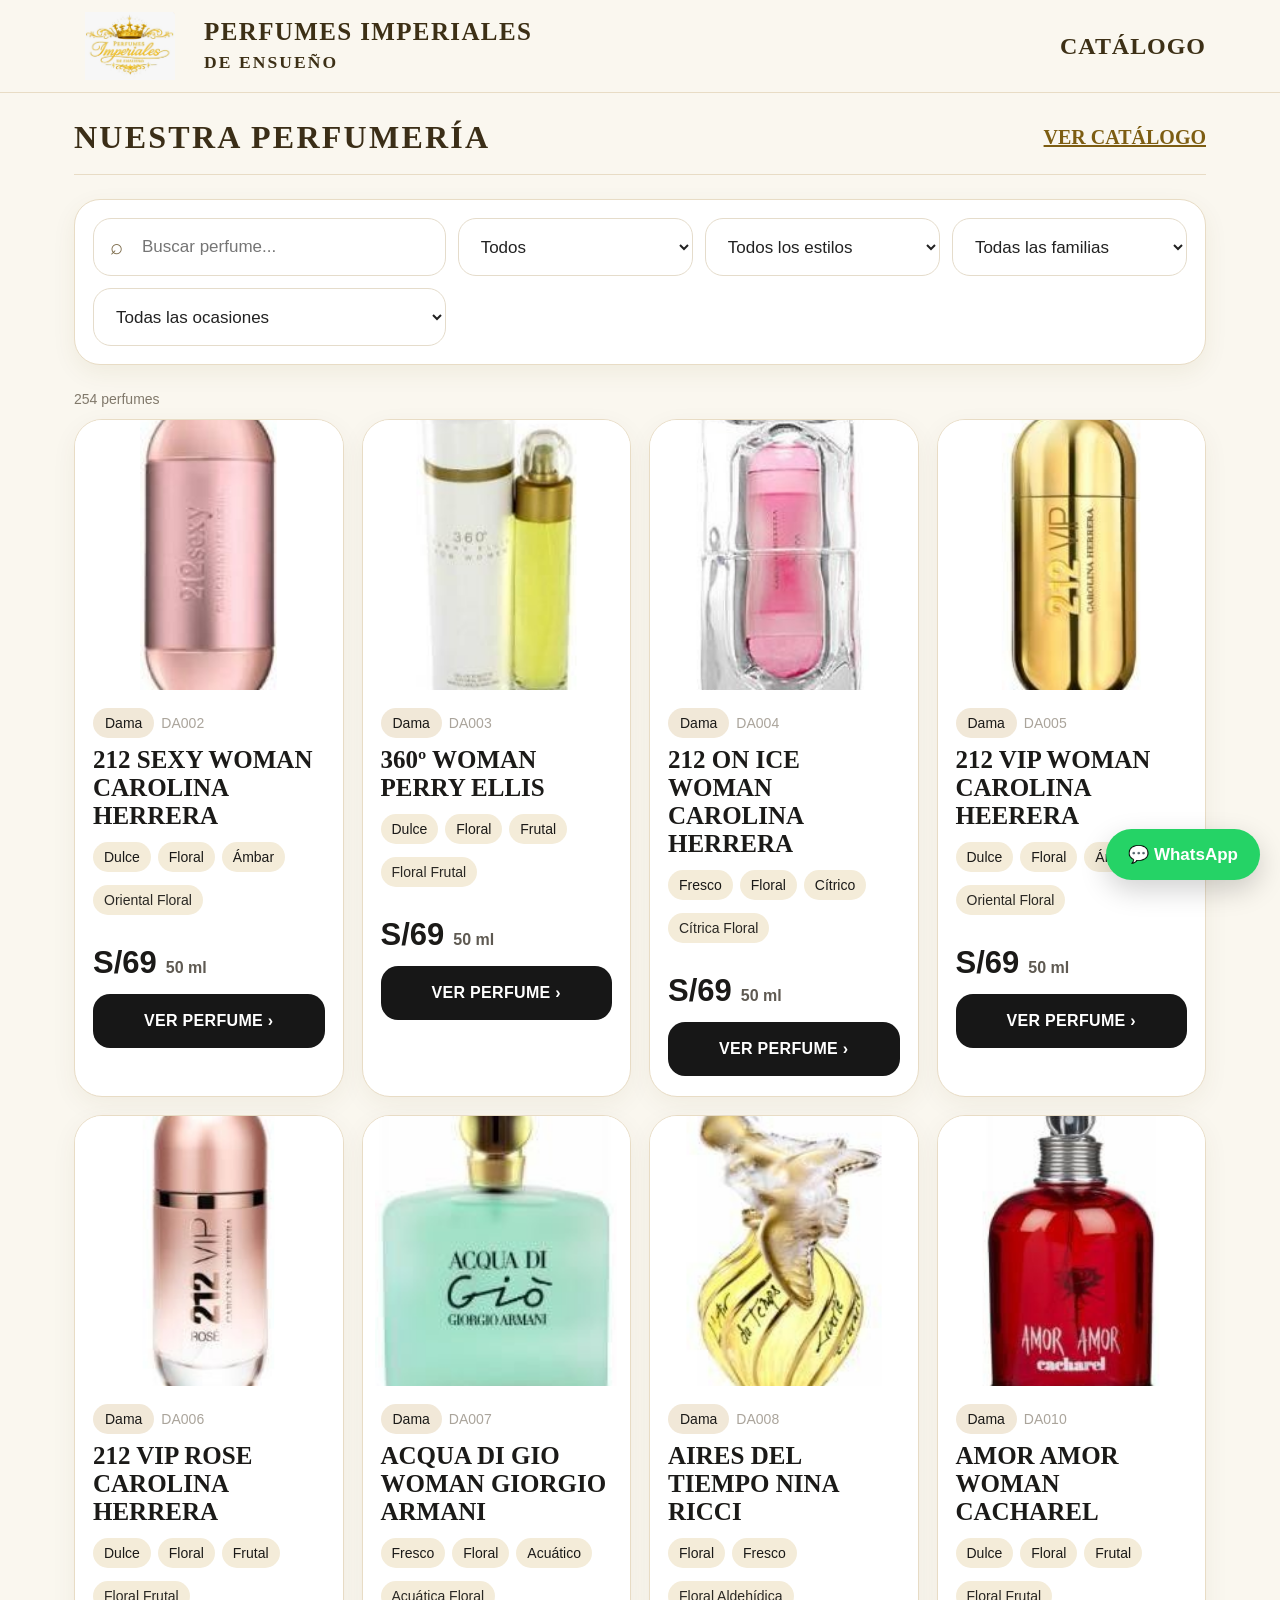
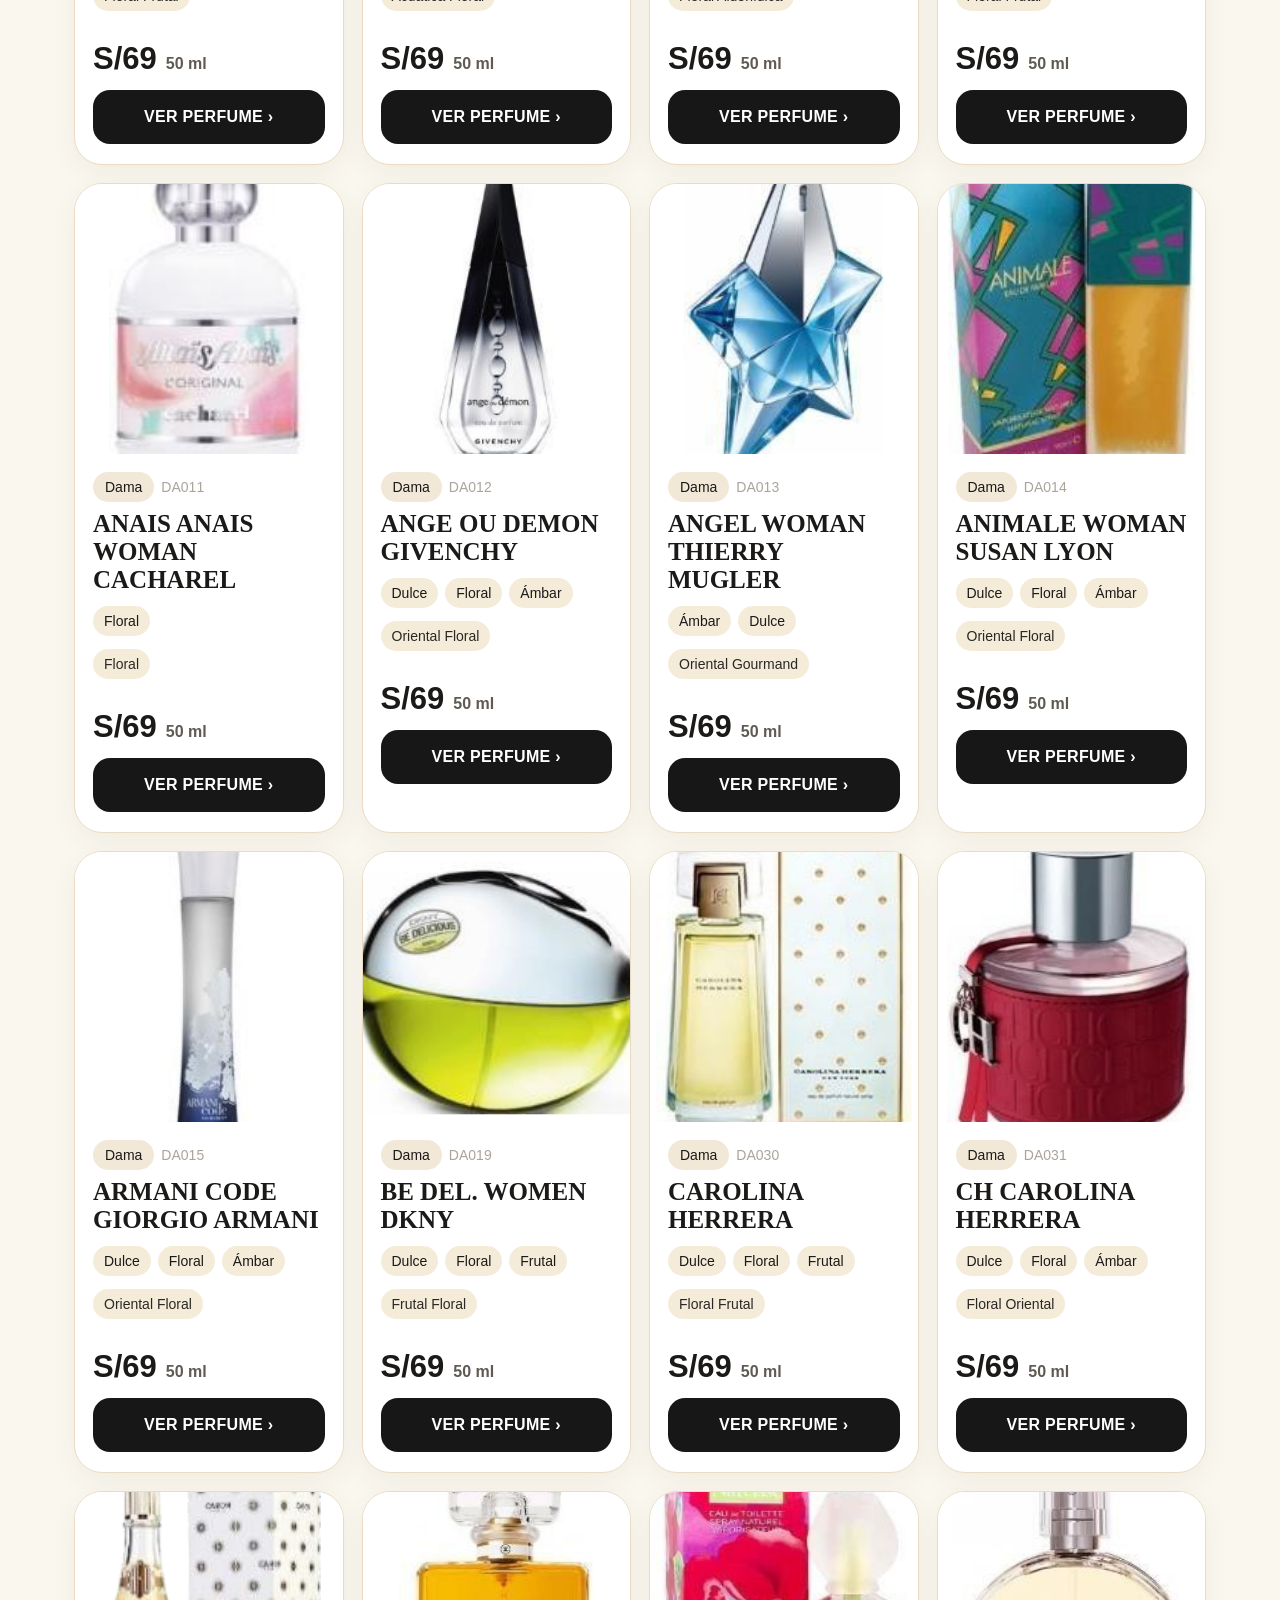
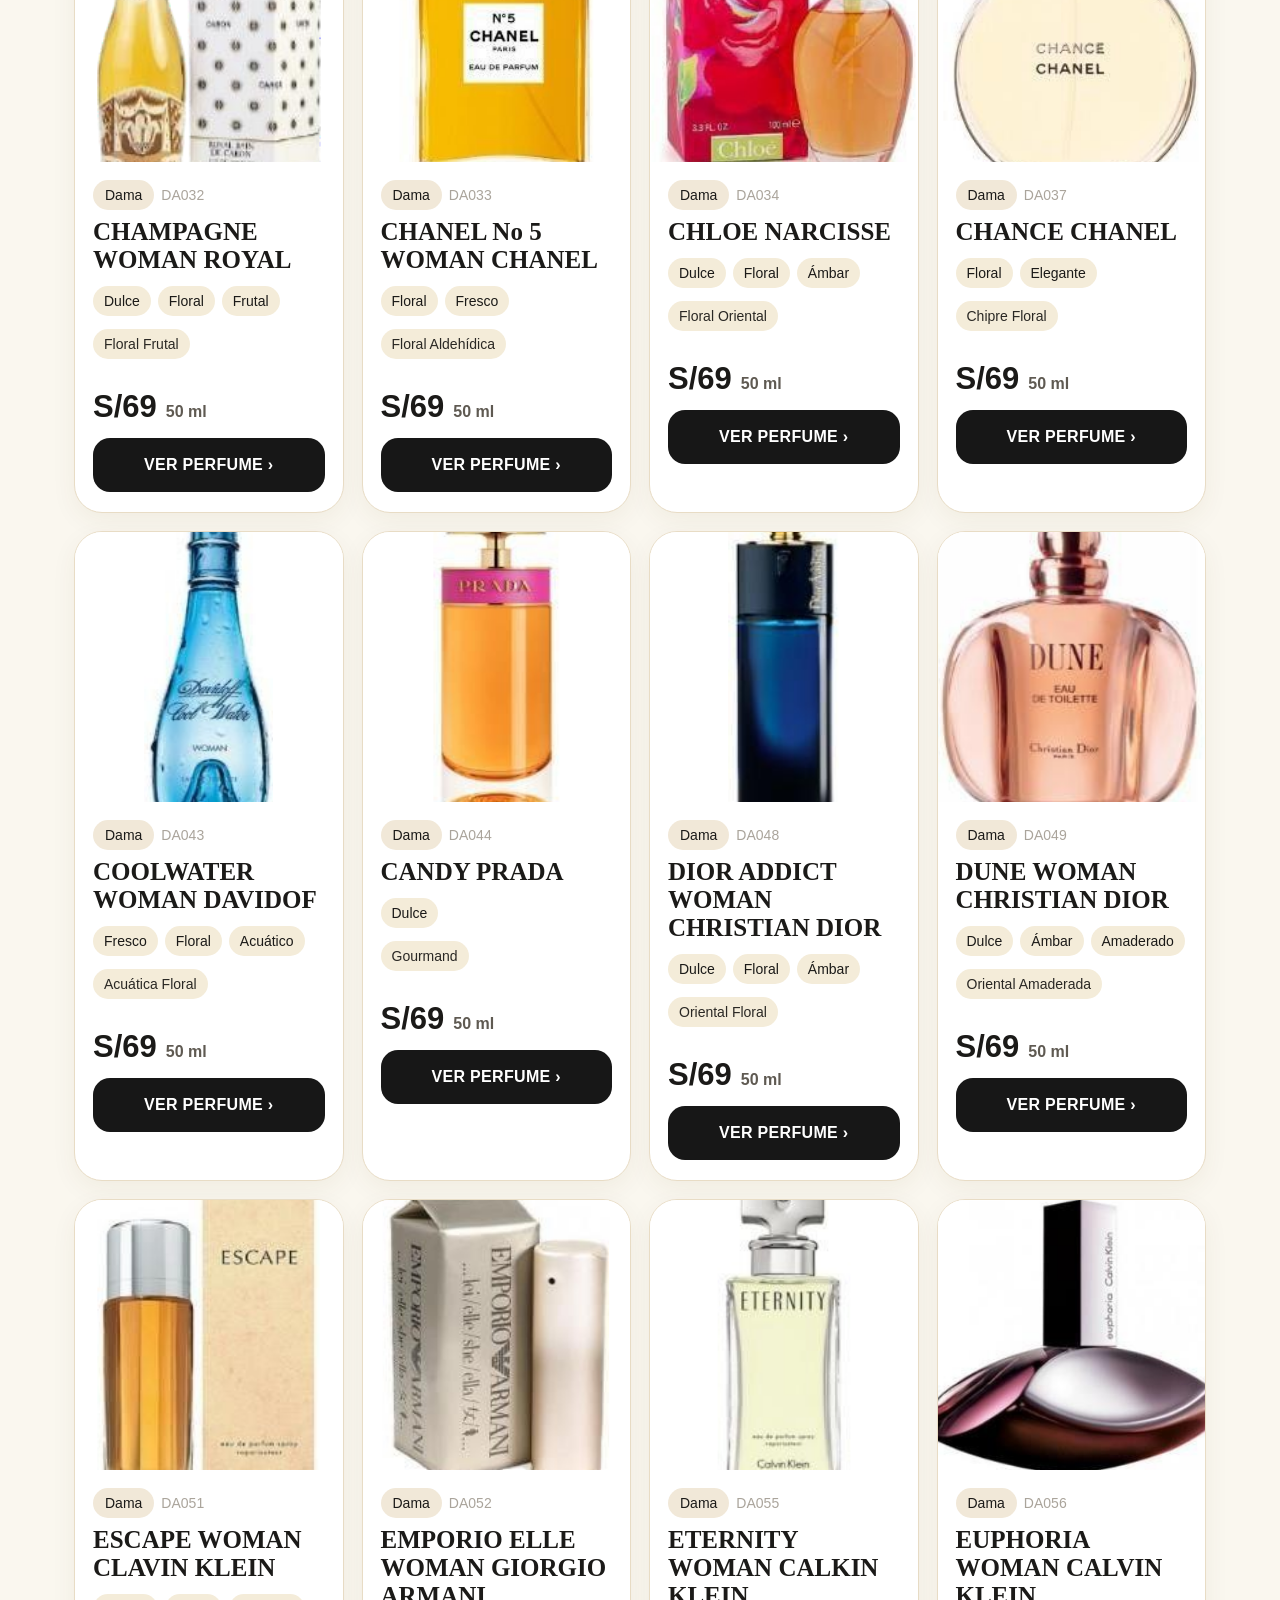
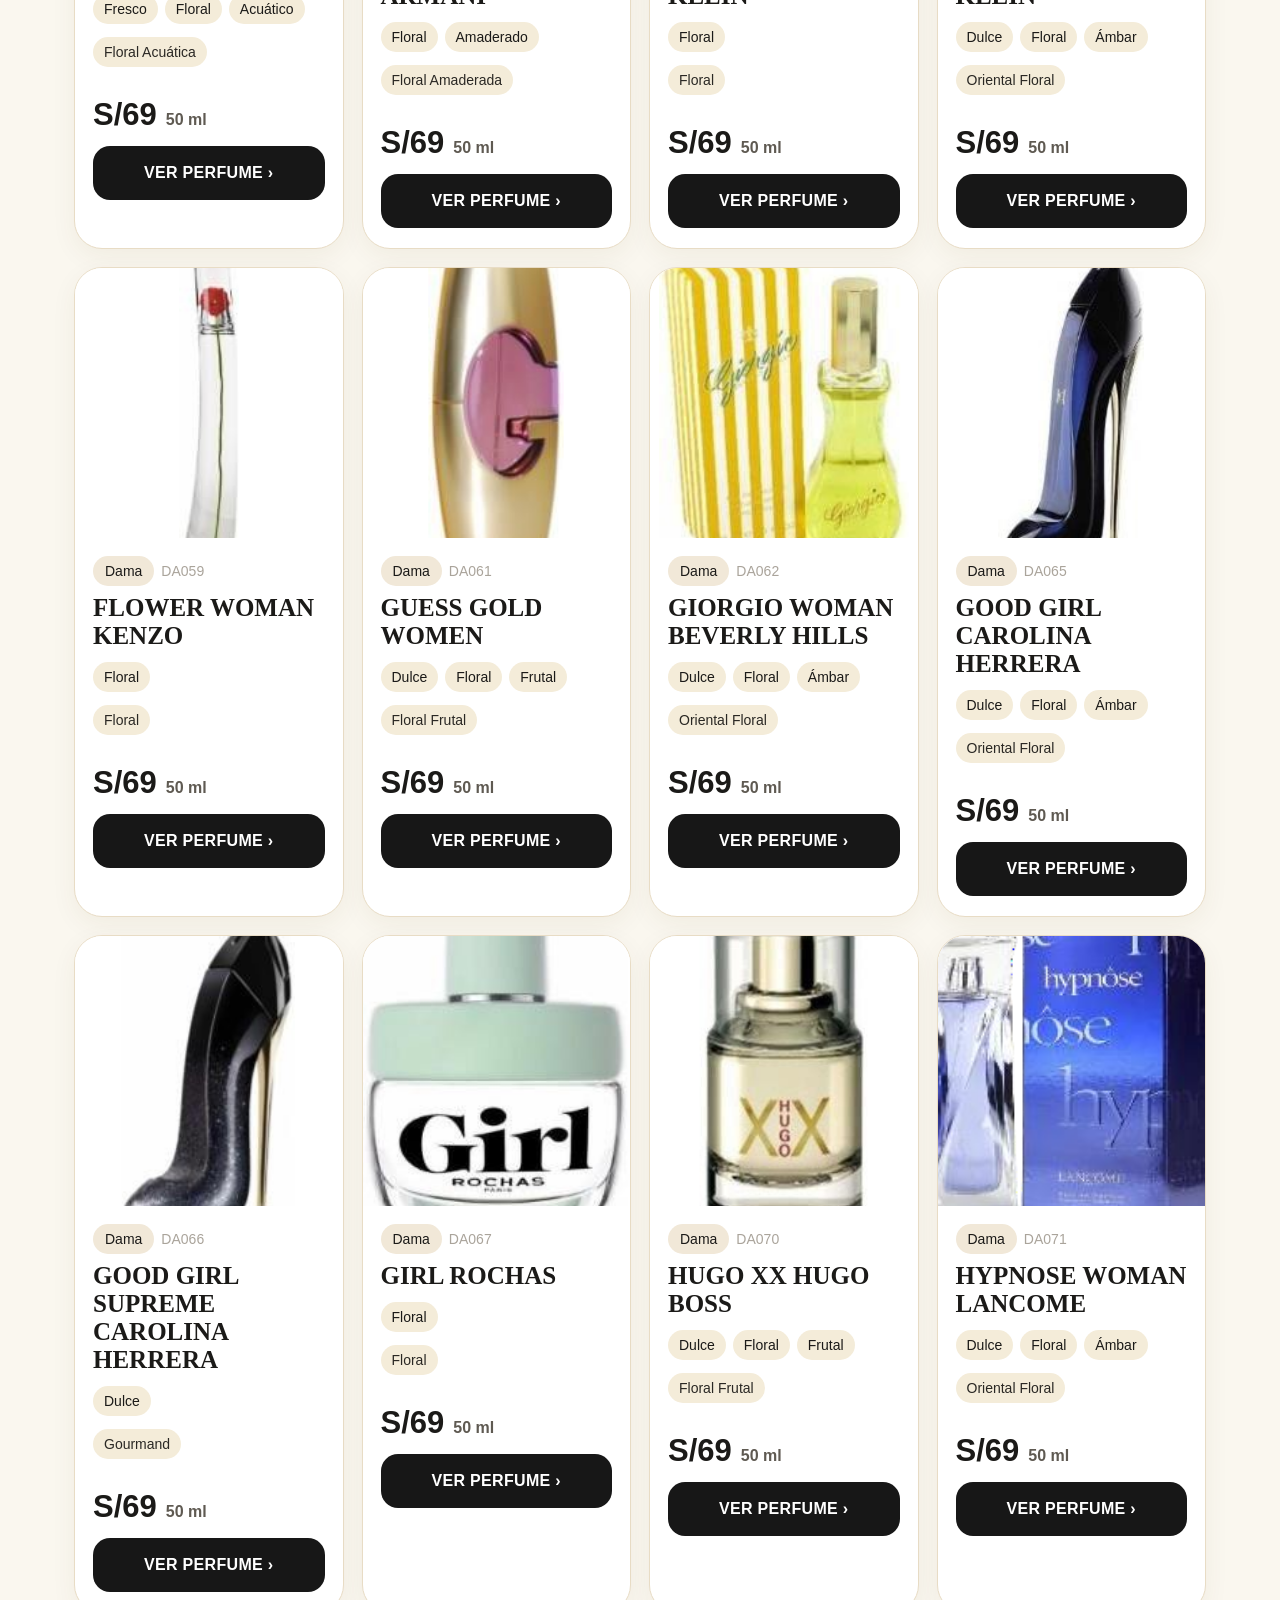
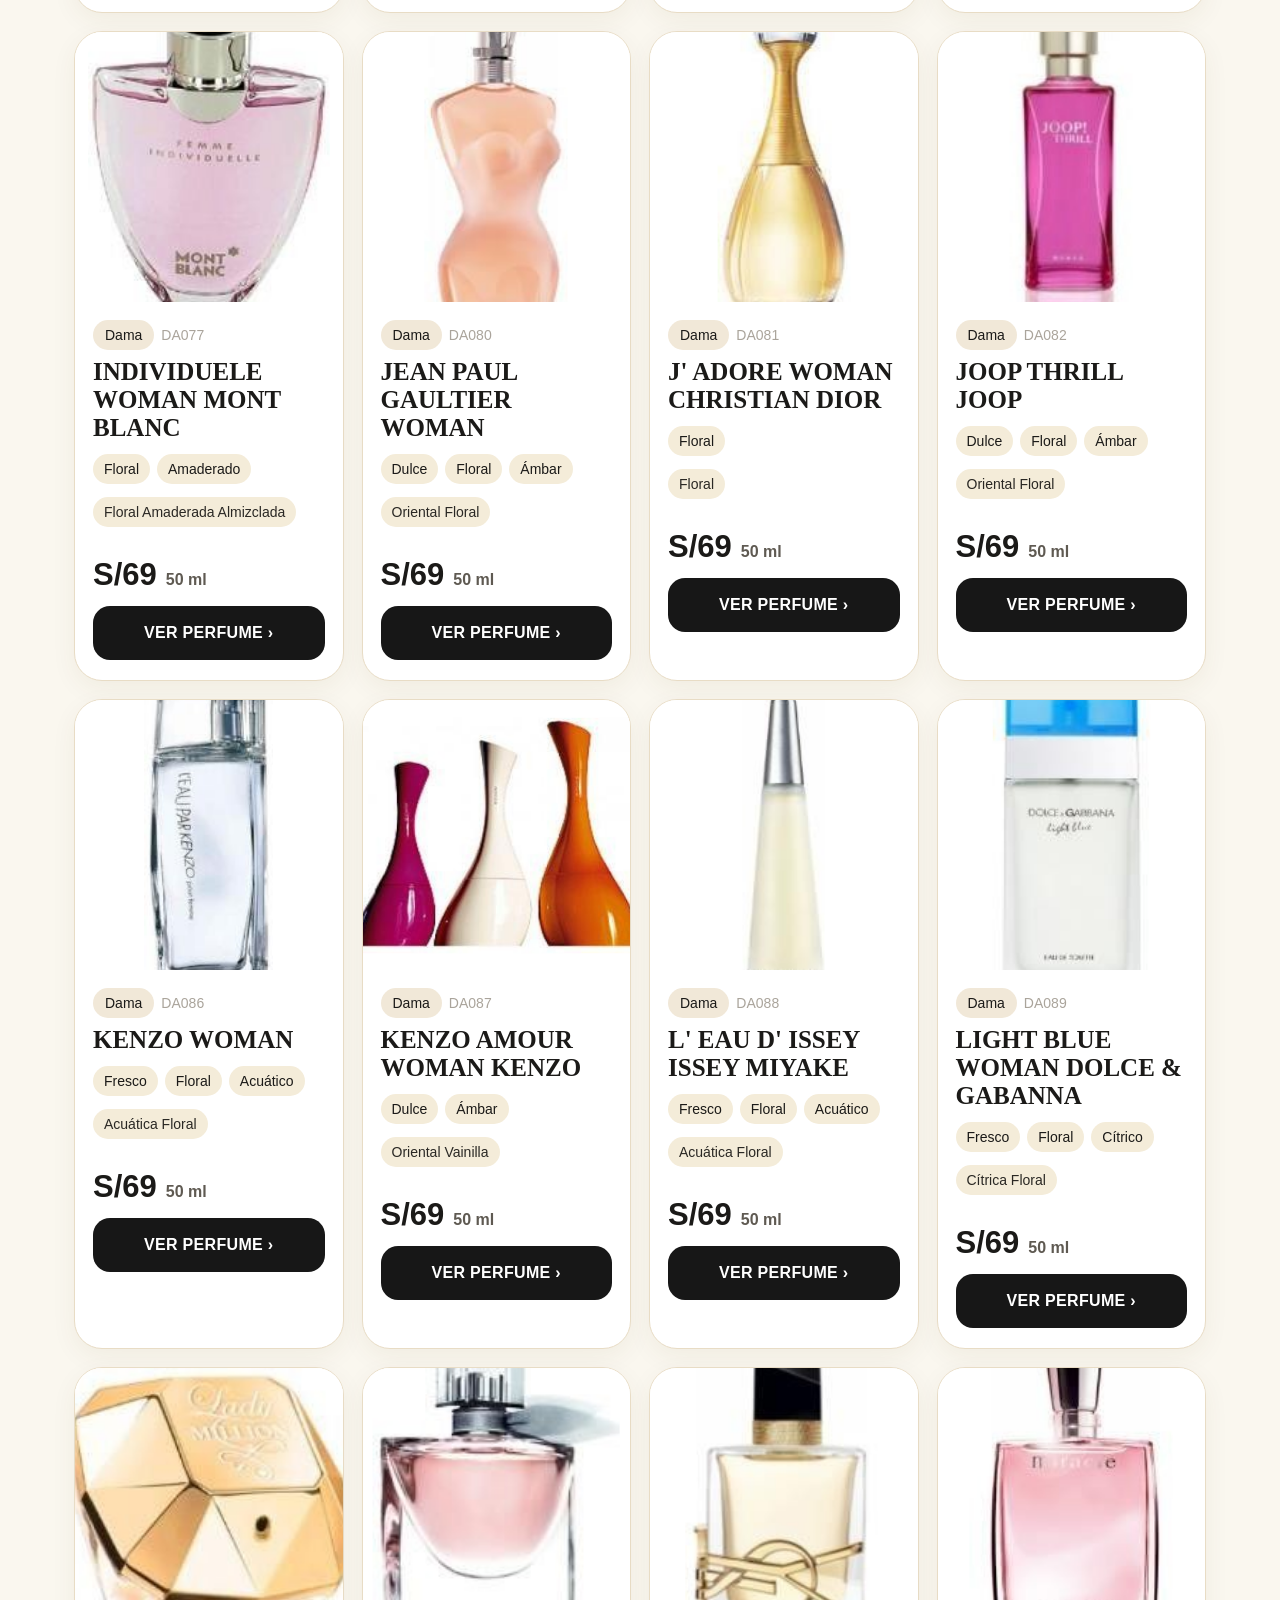
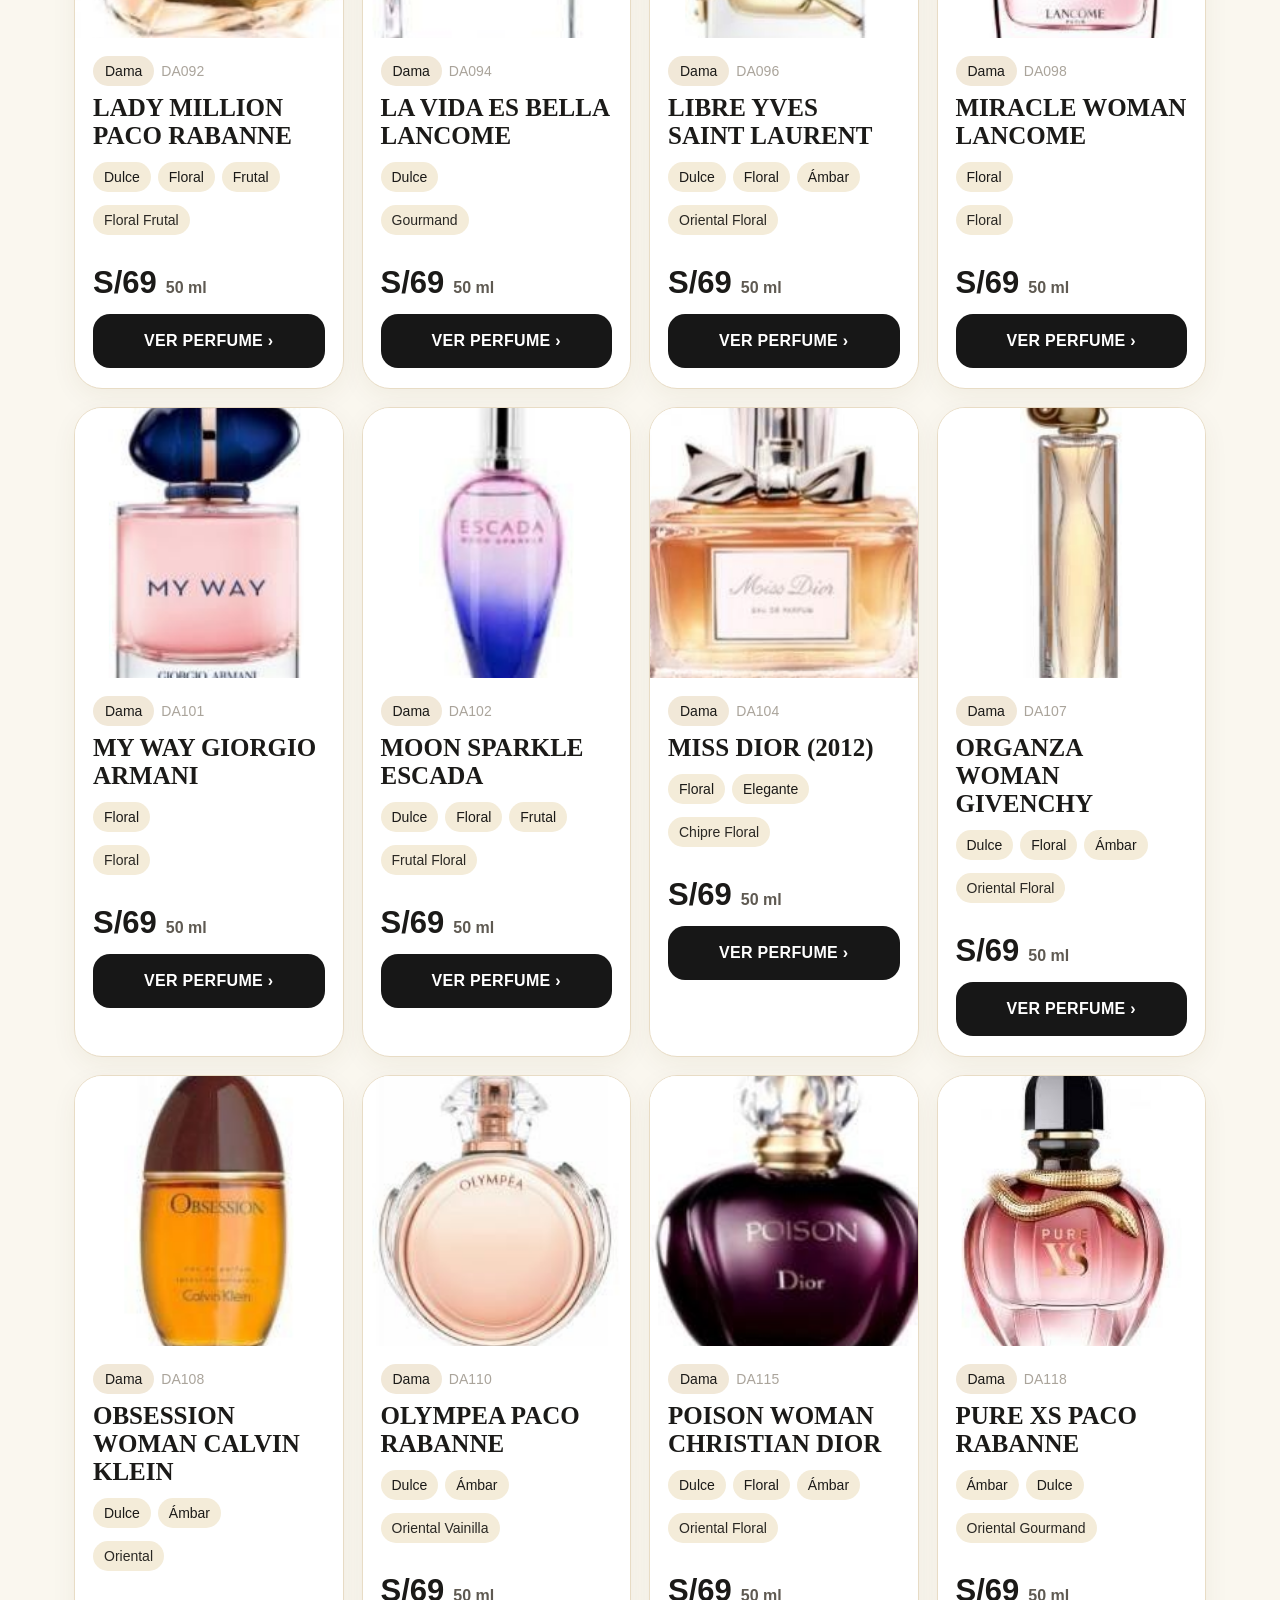
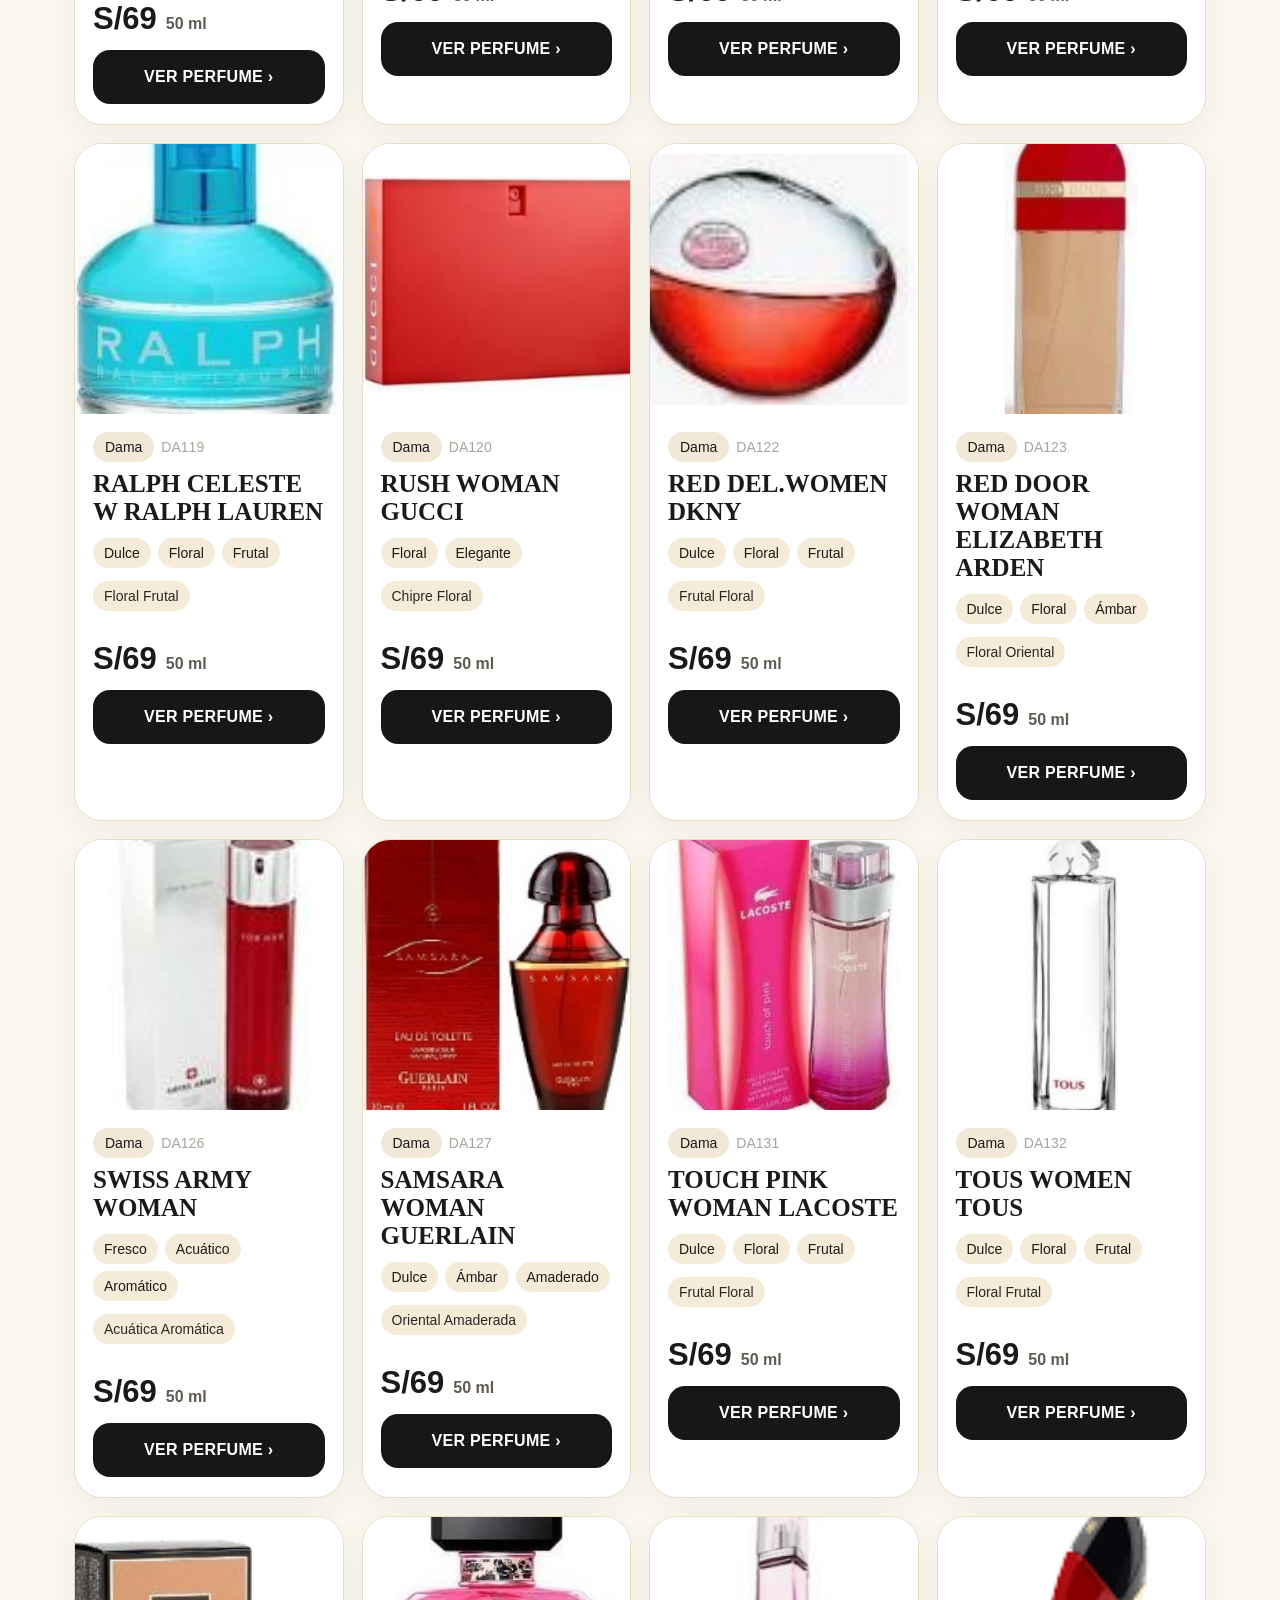
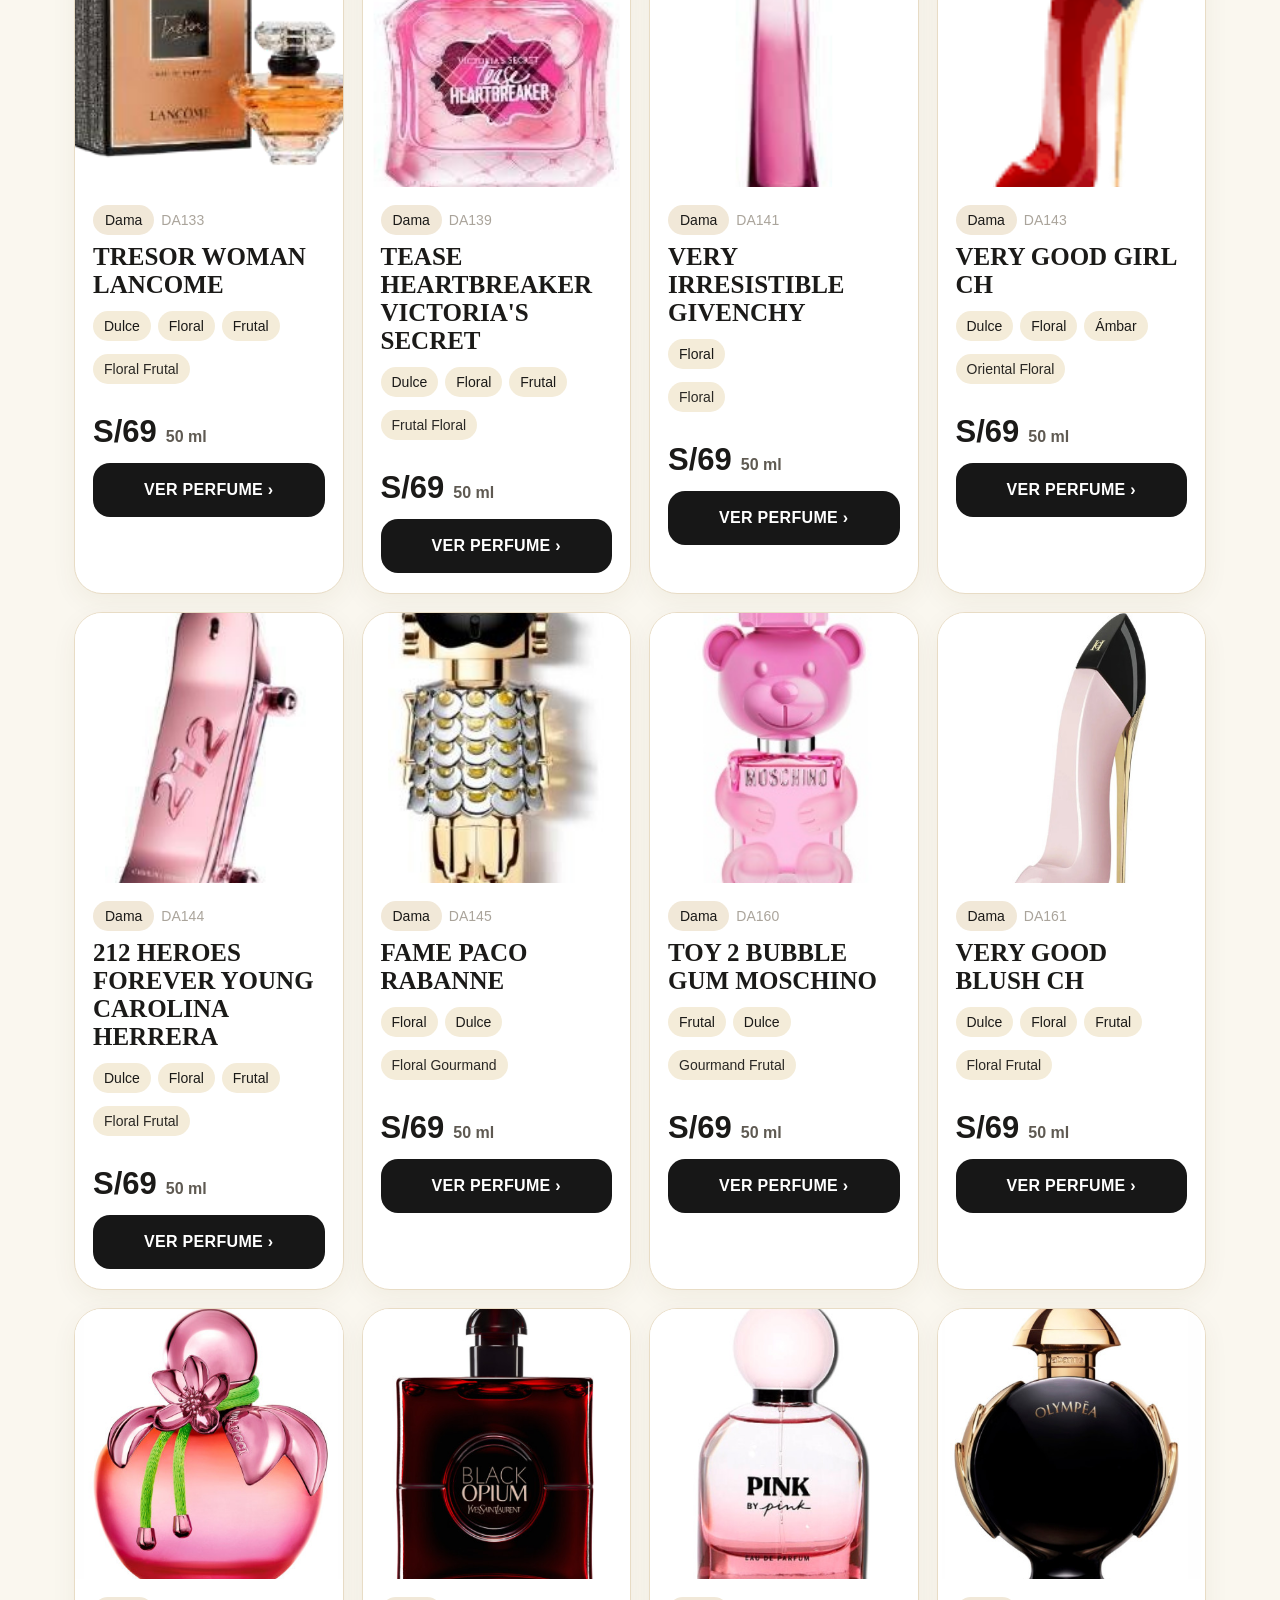
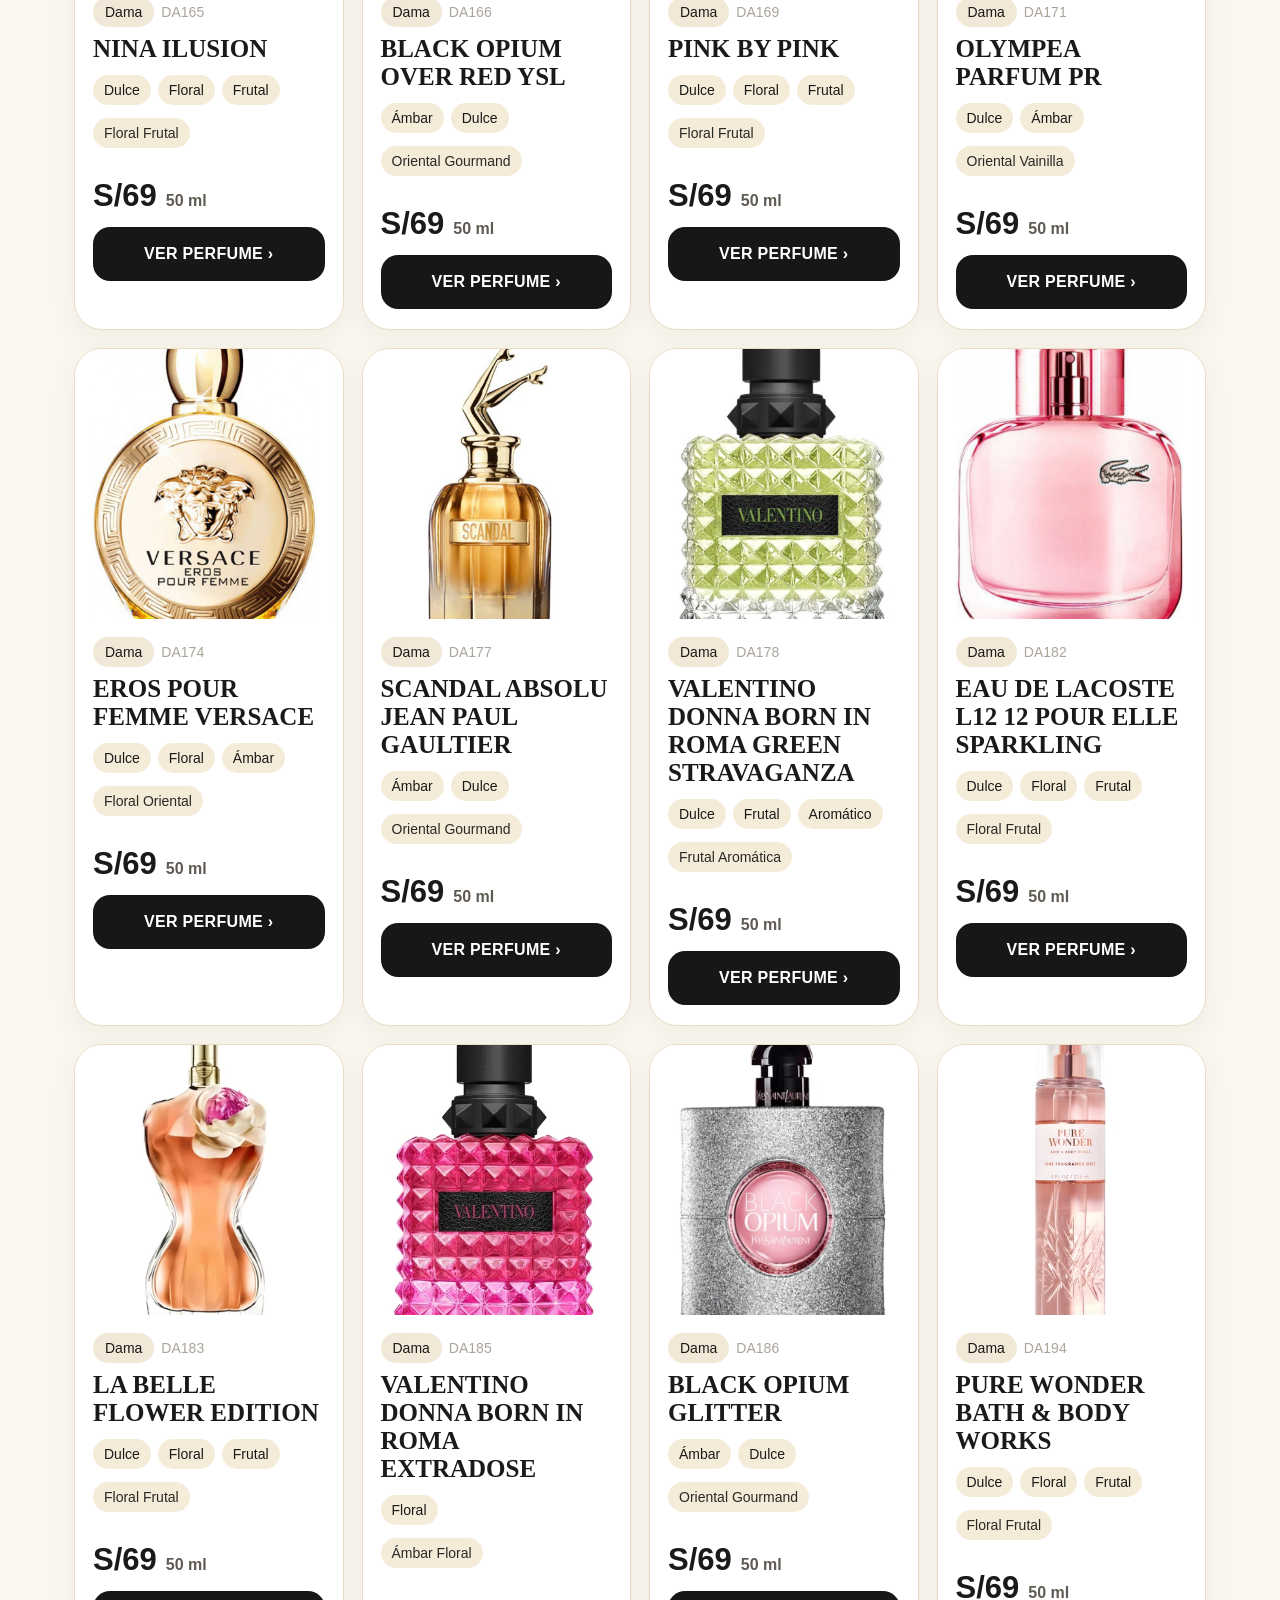
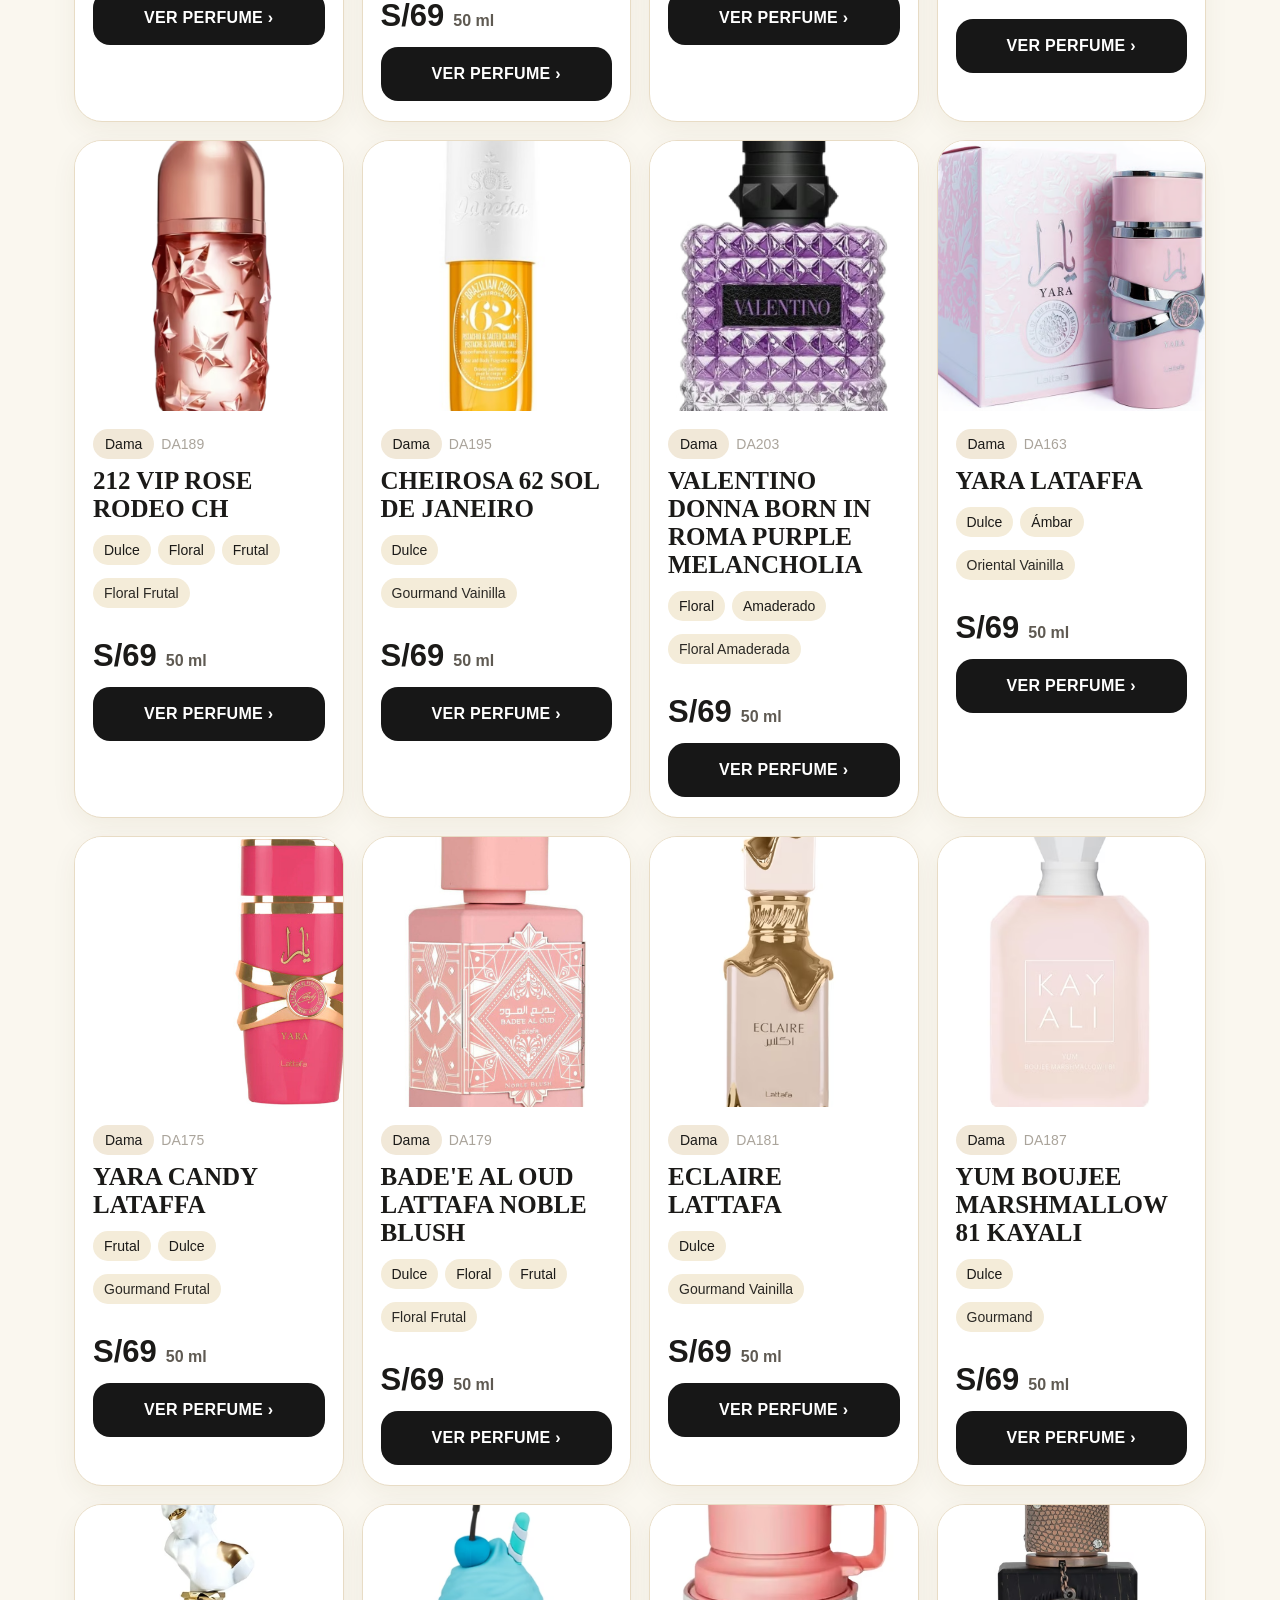
==== index.html @ 6e08b2d1 "Add files via upload" ====
<!doctype html>
<html lang="es">
<head>
<meta charset="utf-8">
<meta name="viewport" content="width=device-width,initial-scale=1,viewport-fit=cover">
<meta name="theme-color" content="#f7f1e5">
<title>Catálogo Ensueño | Perfumes Imperiales de Ensueño</title>
<link rel="stylesheet" href="css/estilos.css">
</head>
<body>
<header class="site-header">
  <div class="header-inner">
    <a class="brand" href="#catalogo">
      <img src="[data-uri]" alt="Perfumes Imperiales de Ensueño">
      <div class="brand-title">PERFUMES IMPERIALES<br><small style="font-size:.7em;letter-spacing:.12em">DE ENSUEÑO</small></div>
    </a>
    <a class="nav-link" href="#catalogo">CATÁLOGO</a>
    <span class="menu">☰</span>
  </div>
</header>

<main class="main" id="catalogo">
  <div class="section-head">
    <h1>NUESTRA PERFUMERÍA</h1>
    <a href="#catalogo">VER CATÁLOGO</a>
  </div>

  <div class="filters">
    <div class="field">
      <span class="search-icon">⌕</span>
      <input id="search" placeholder="Buscar perfume..." oninput="render()">
    </div>
    <div class="field"><select id="gender" onchange="render()"><option value="">Todos</option><option>Dama</option><option>Caballero</option><option>Unisex</option></select></div>
    <div class="field"><select id="profile" onchange="render()"><option value="">Todos los estilos</option></select></div><div class="field"><select id="family" onchange="render()"><option value="">Todas las familias</option></select></div>
    <div class="field"><select id="occasion" onchange="render()"><option value="">Todas las ocasiones</option></select></div>
  </div>

  <p class="count" id="count"></p>
  <div id="grid" class="grid"></div>
</main>

<a class="fab" href="#" onclick="generalWhatsApp();return false;">💬 WhatsApp</a>

<div class="modal-back" id="modalBack" onclick="if(event.target===this)closeModal()">
  <div class="modal">
    <button class="close" onclick="closeModal()">×</button>
    <div id="modalContent"></div>
  </div>
</div>

<footer>
  <img src="[data-uri]" alt="Perfumes Imperiales de Ensueño">
  <p>Inspiración olfativa · Presentaciones de 30 ml, 50 ml y 100 ml</p>
  <p style="color:#bcae87;font-size:12px">Los nombres de referencia identifican la tendencia olfativa y no implican afiliación con las marcas originales.</p>
</footer>

<script src="js/catalogo.js"></script>
</body>
</html>
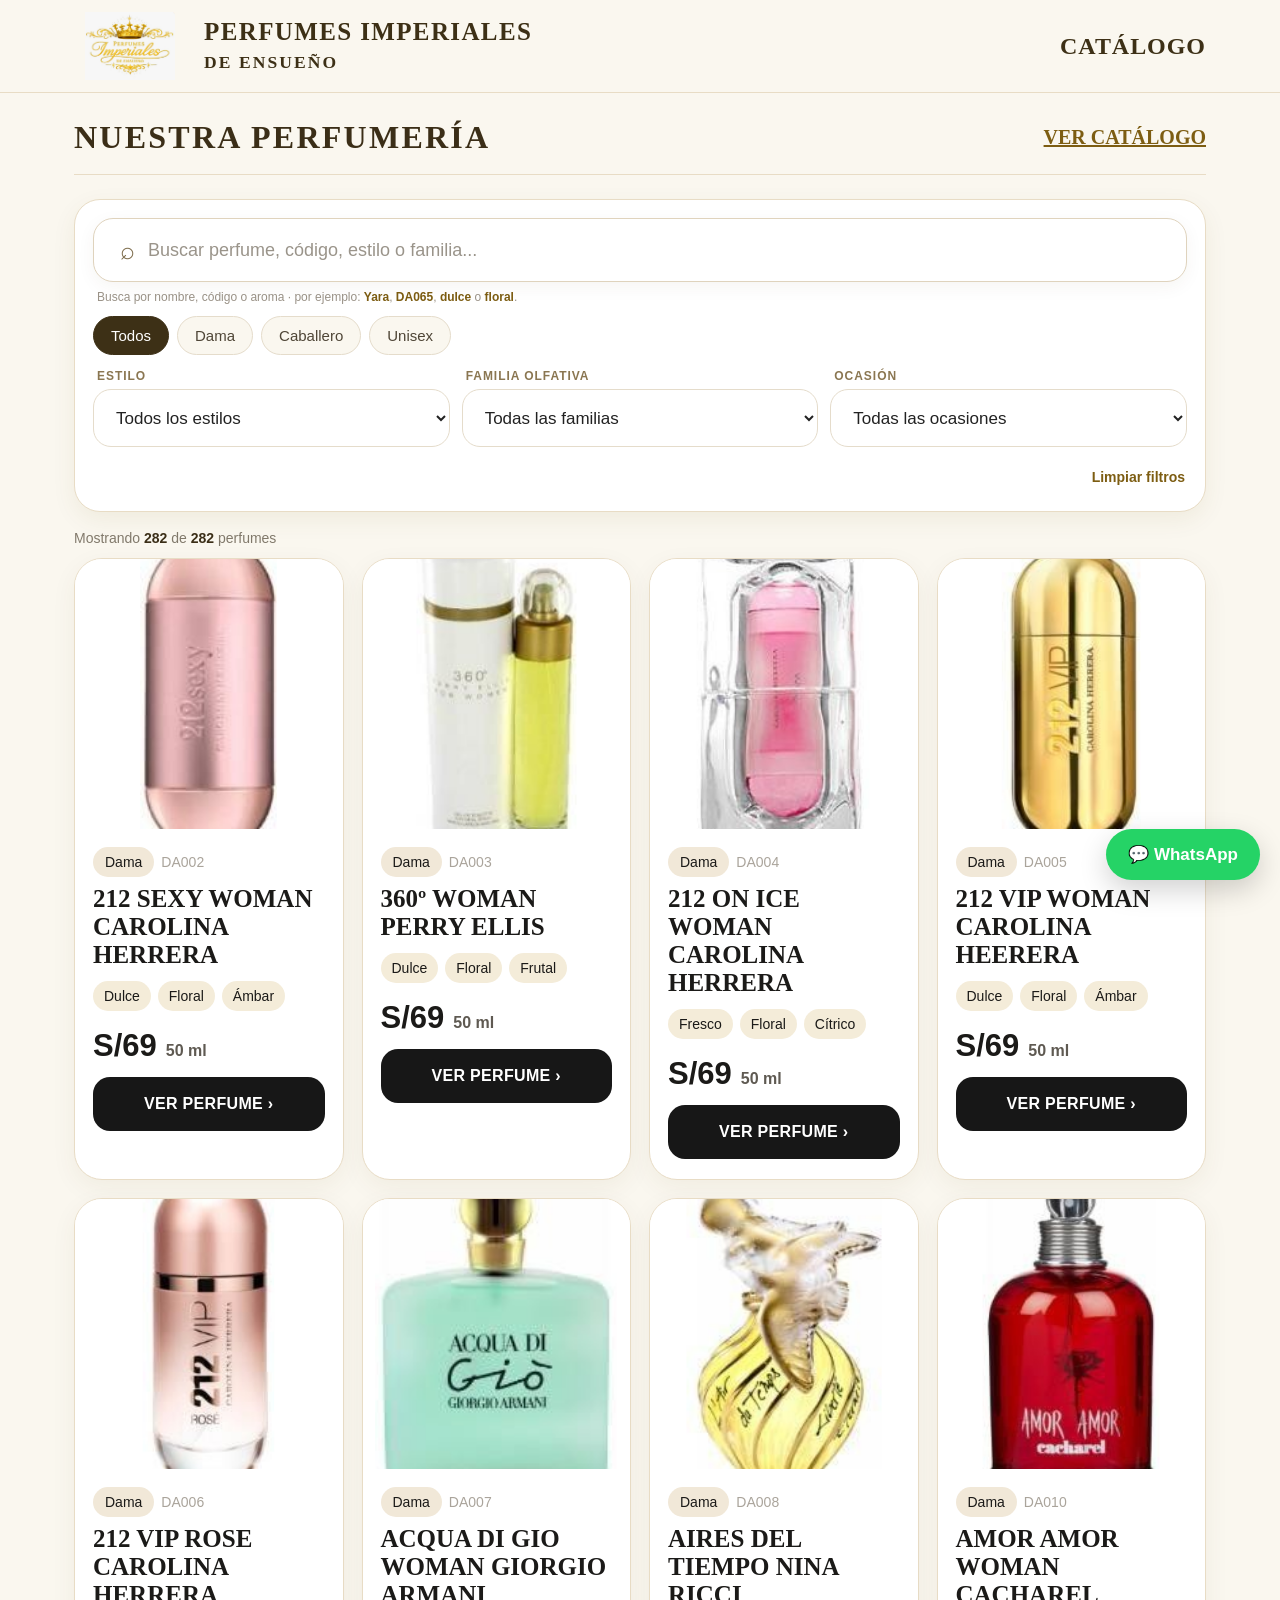
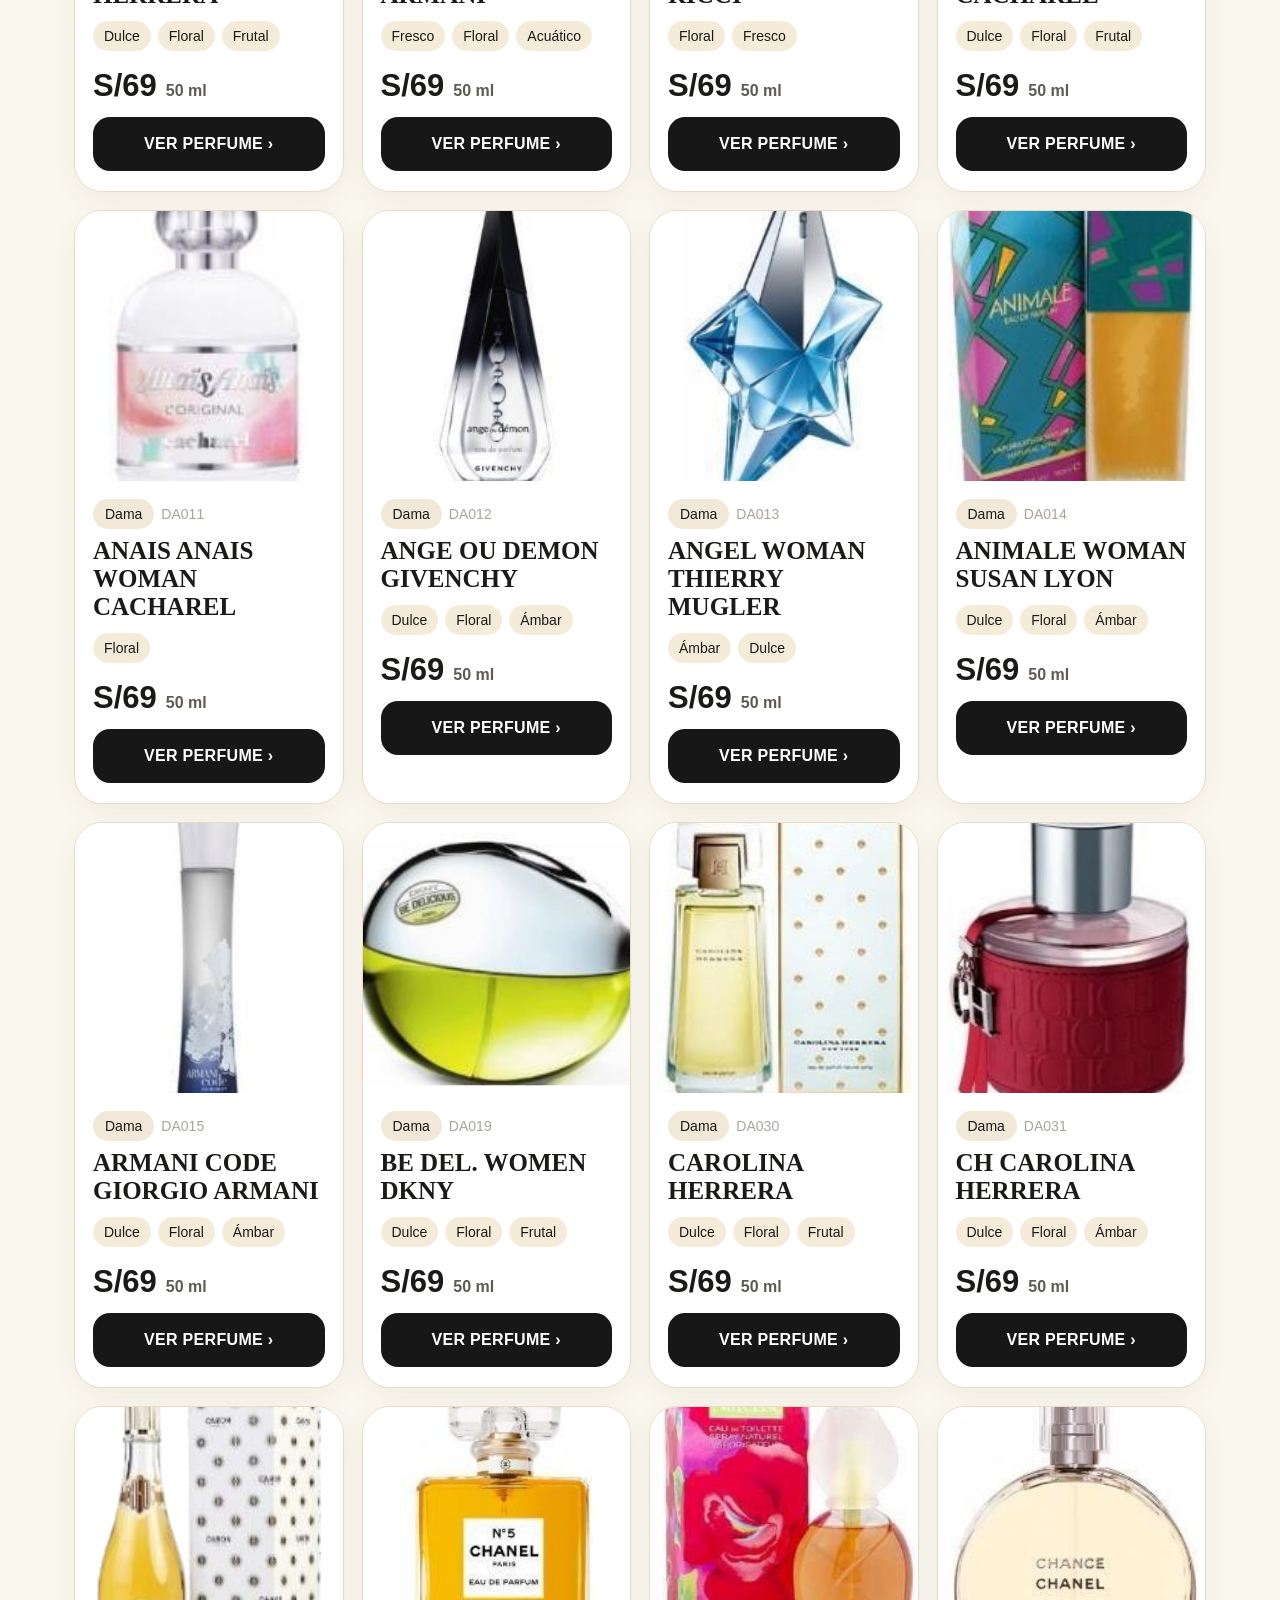
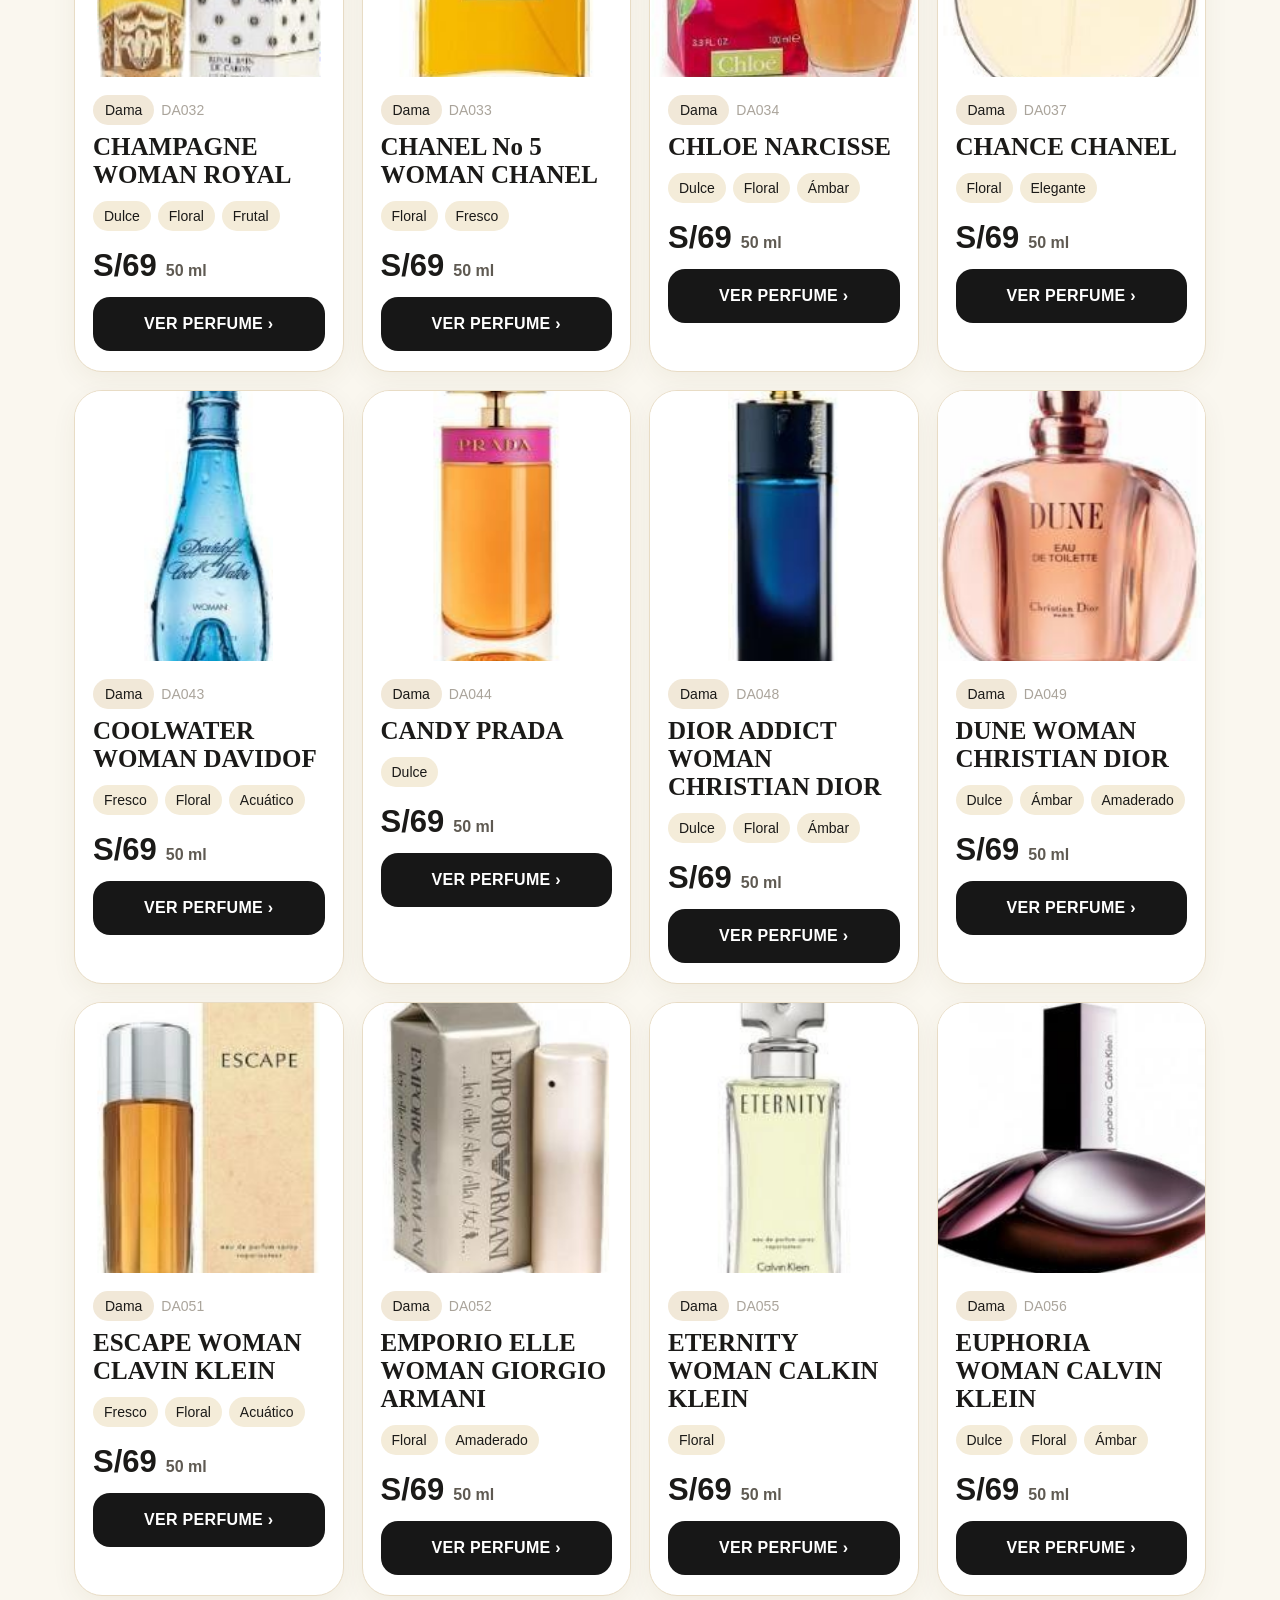
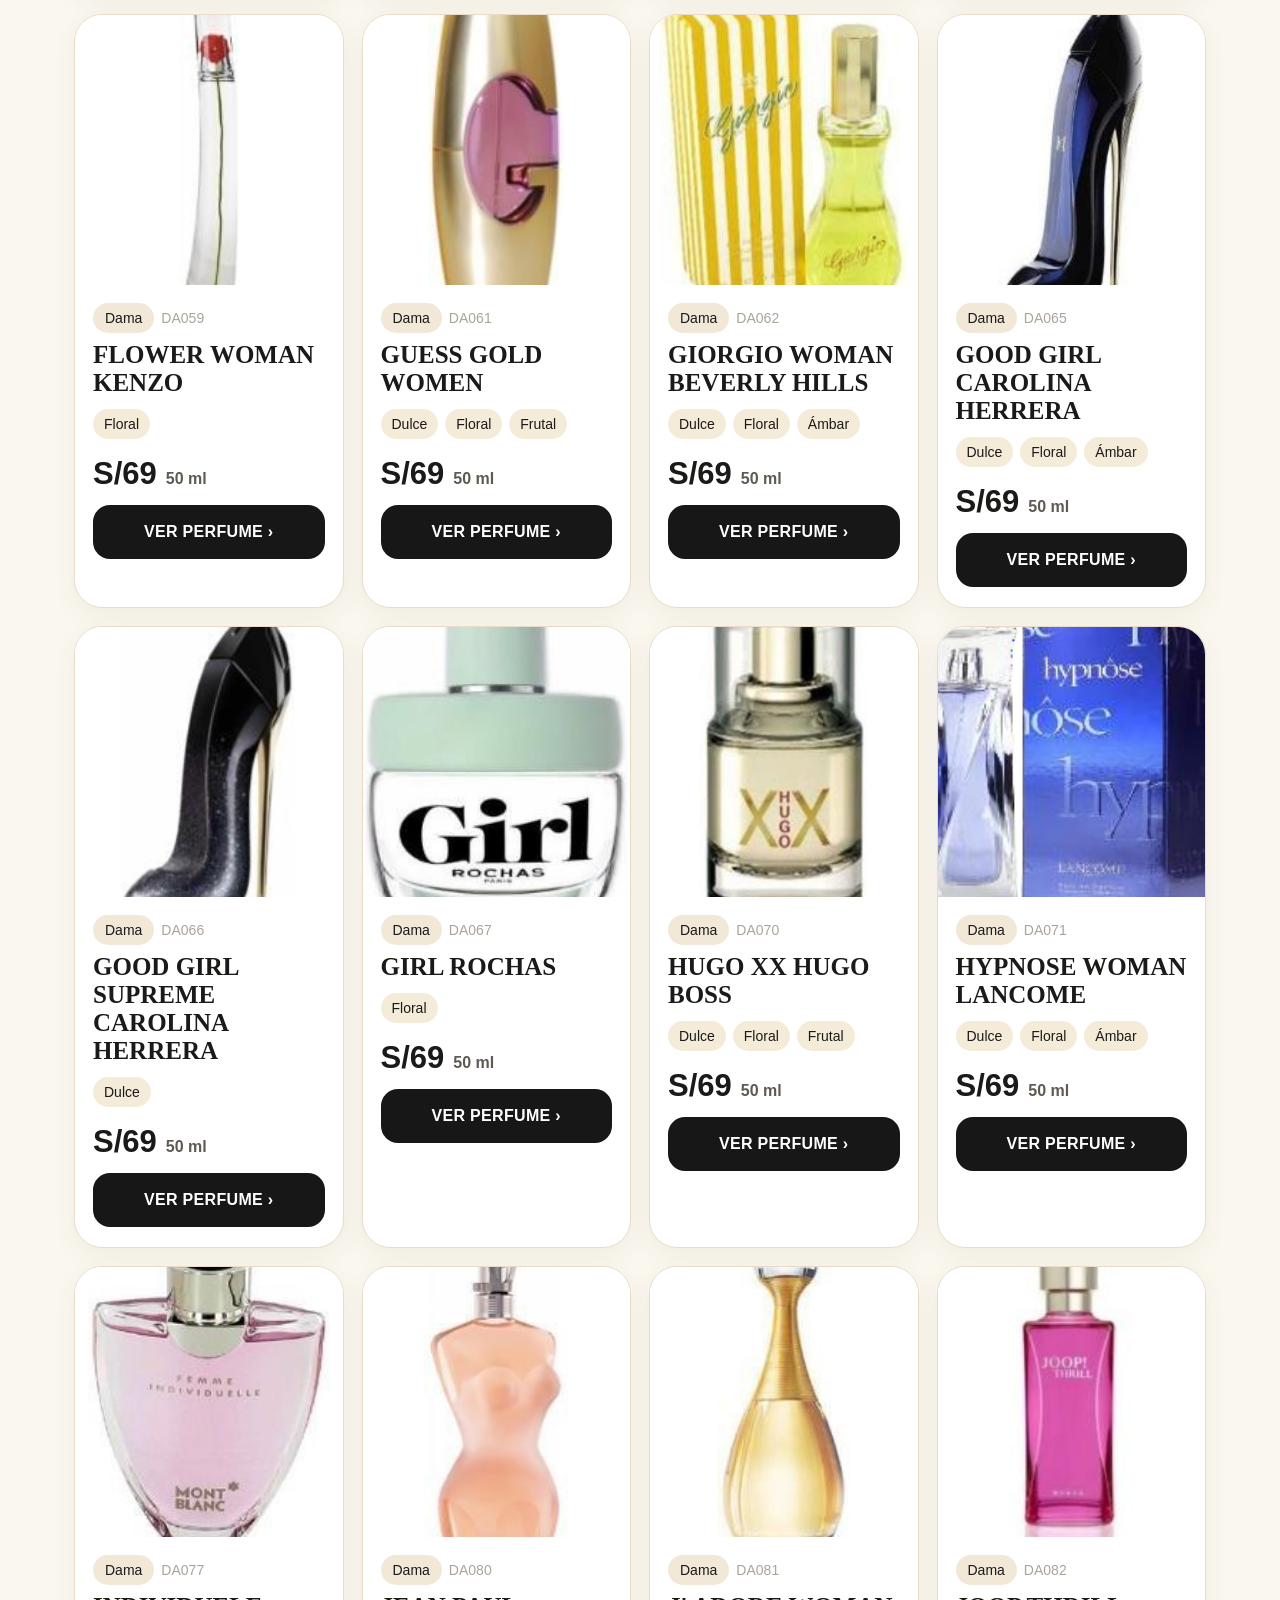
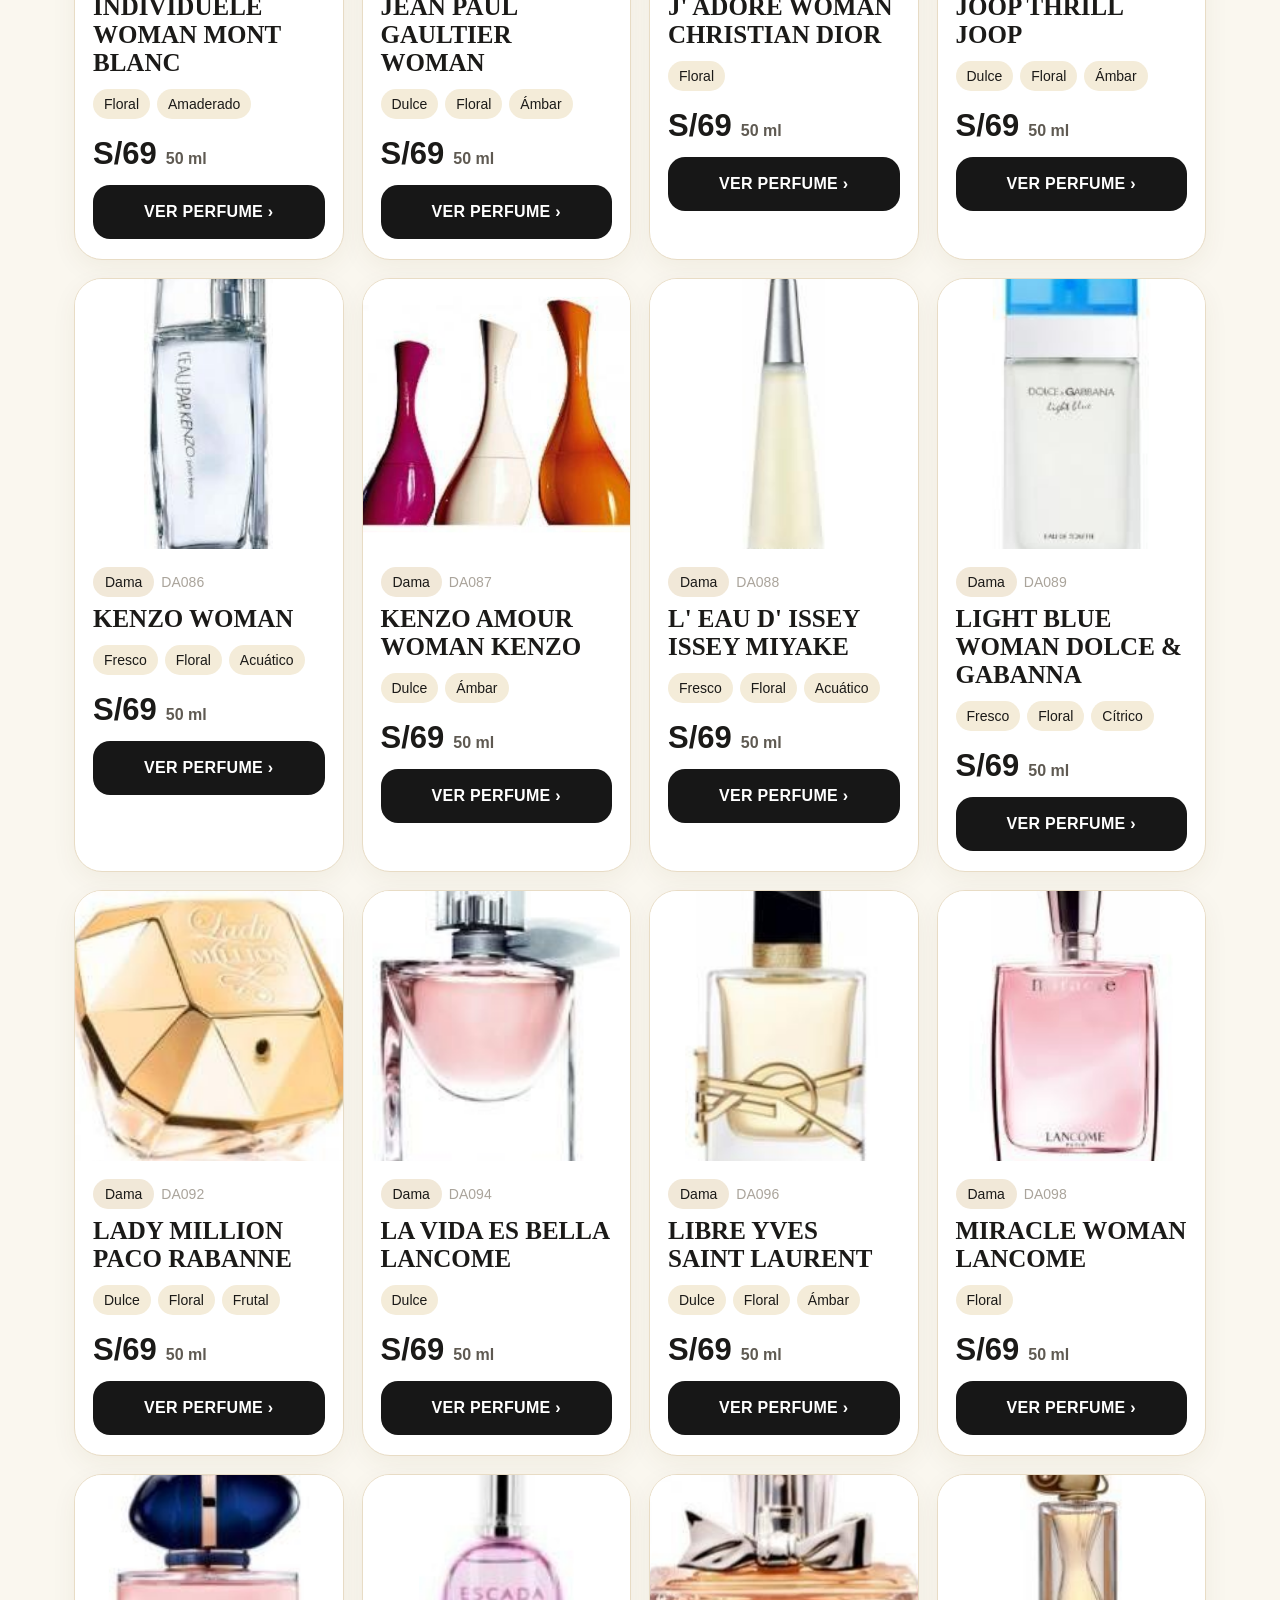
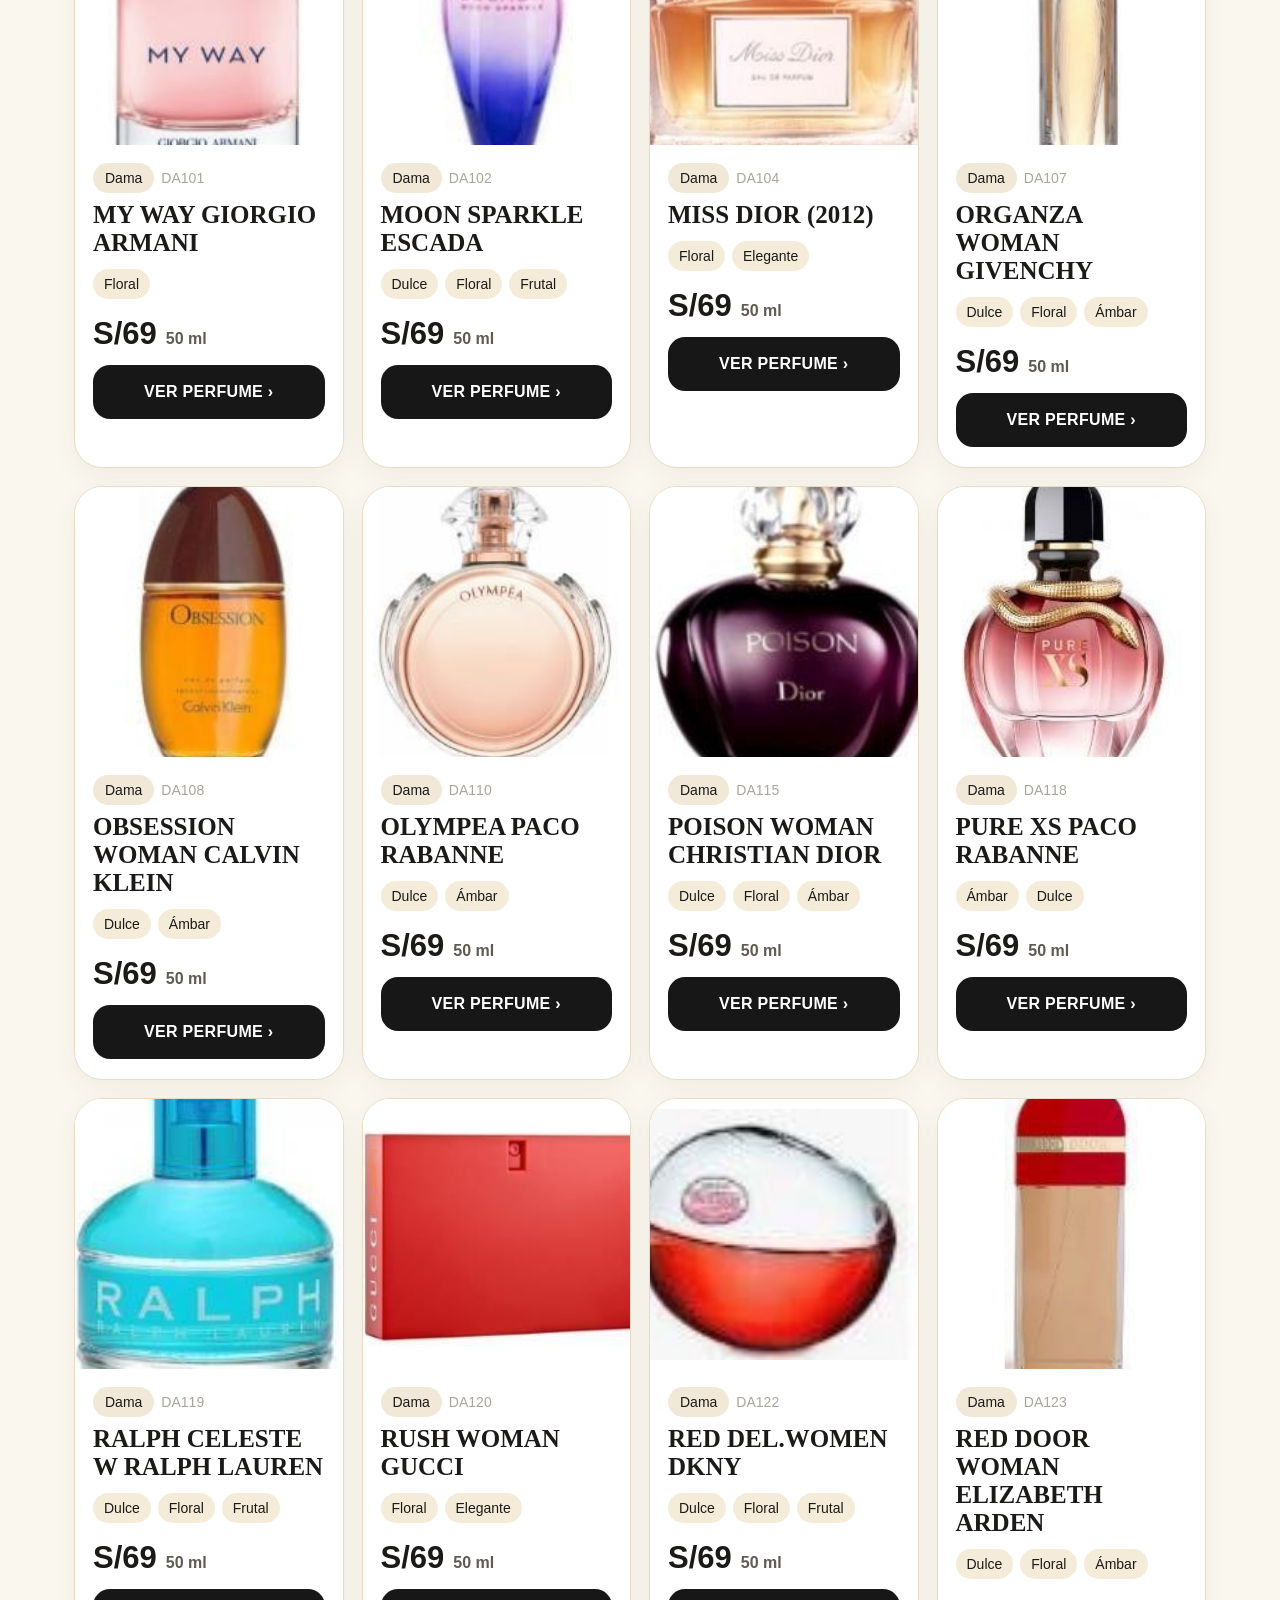
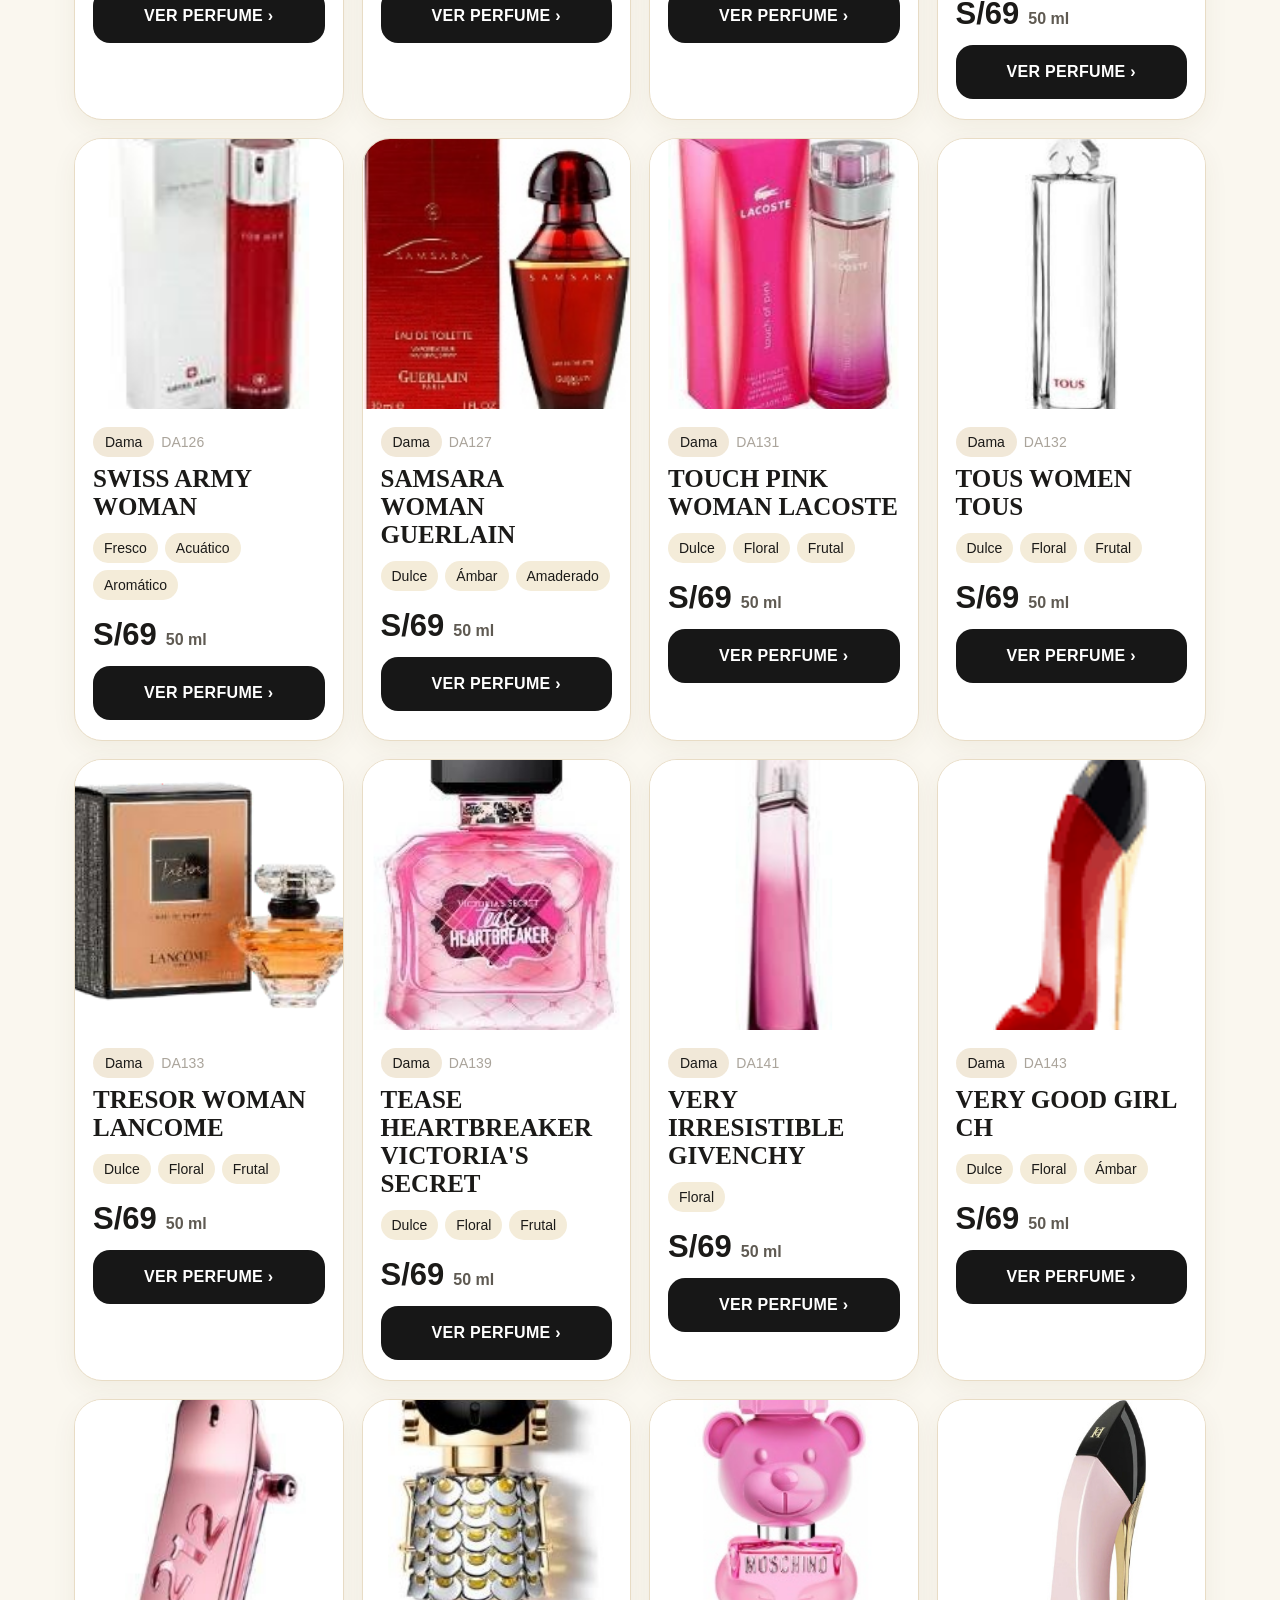
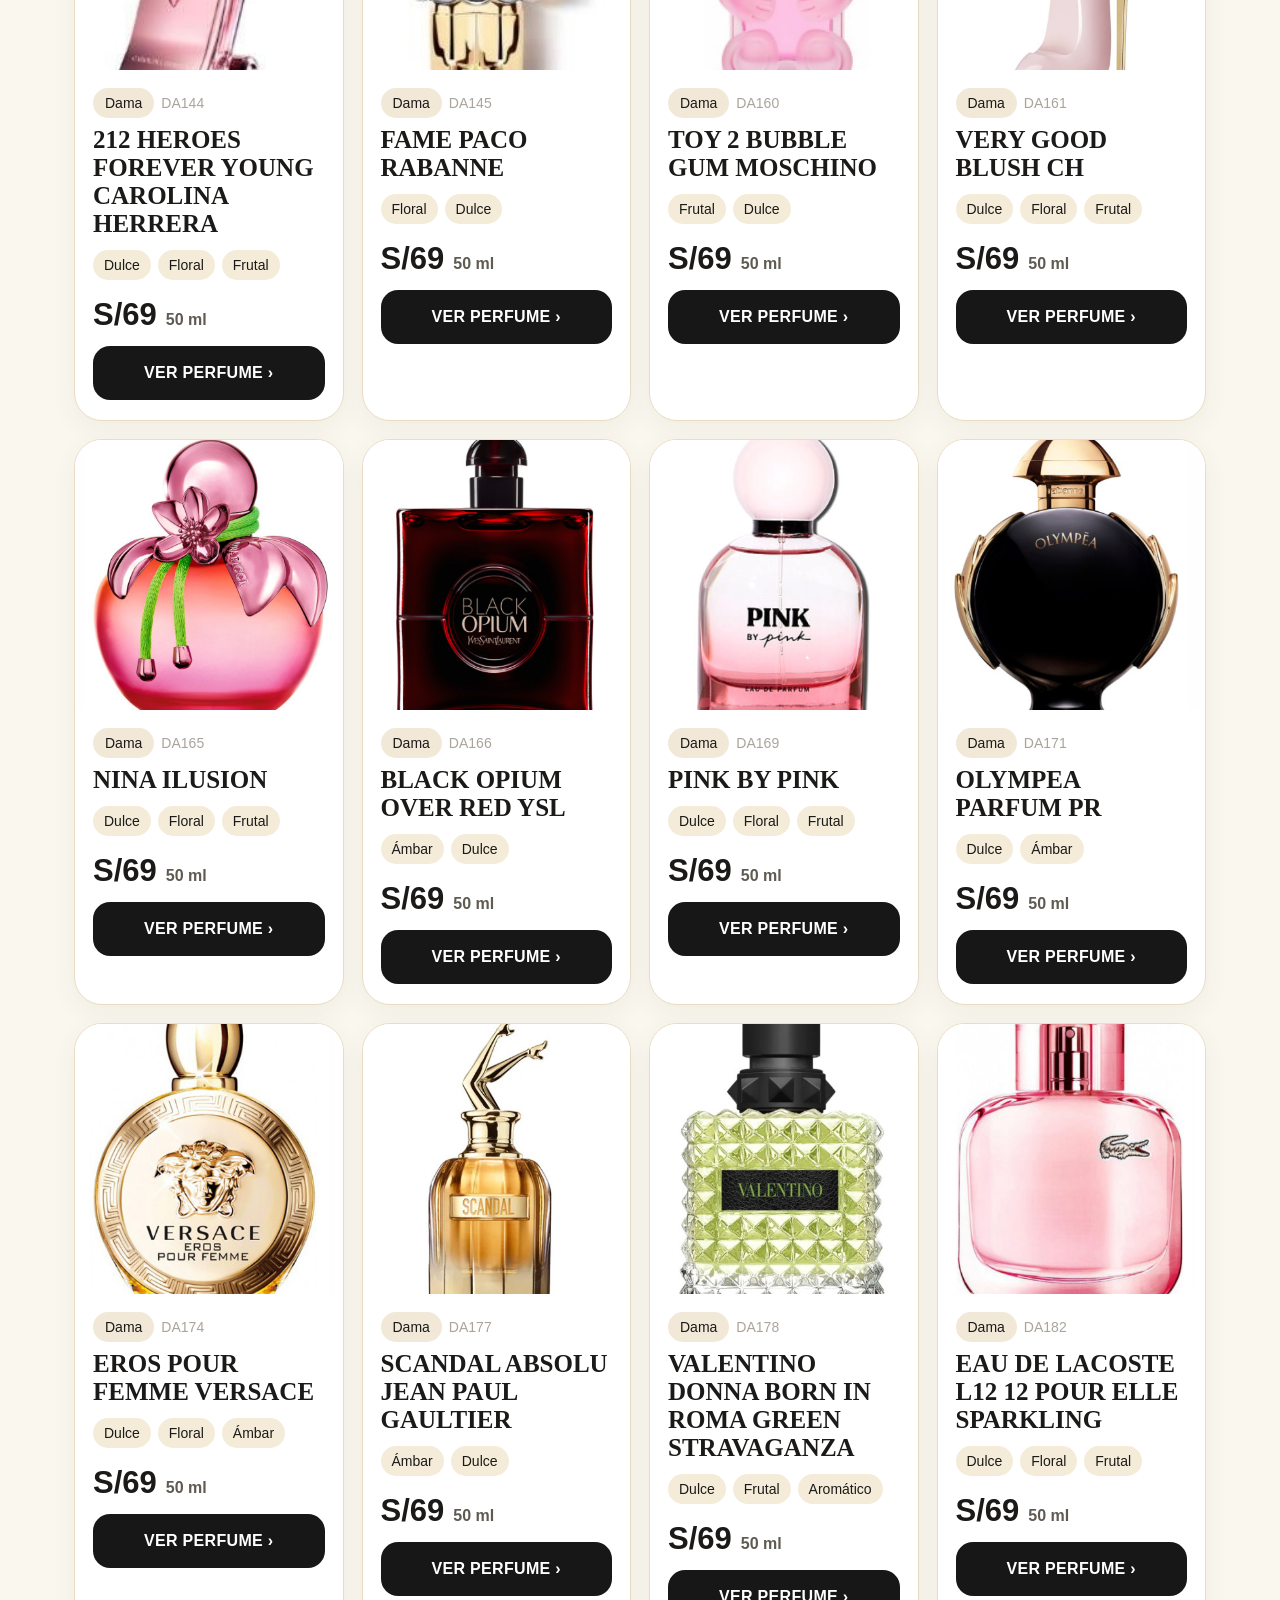
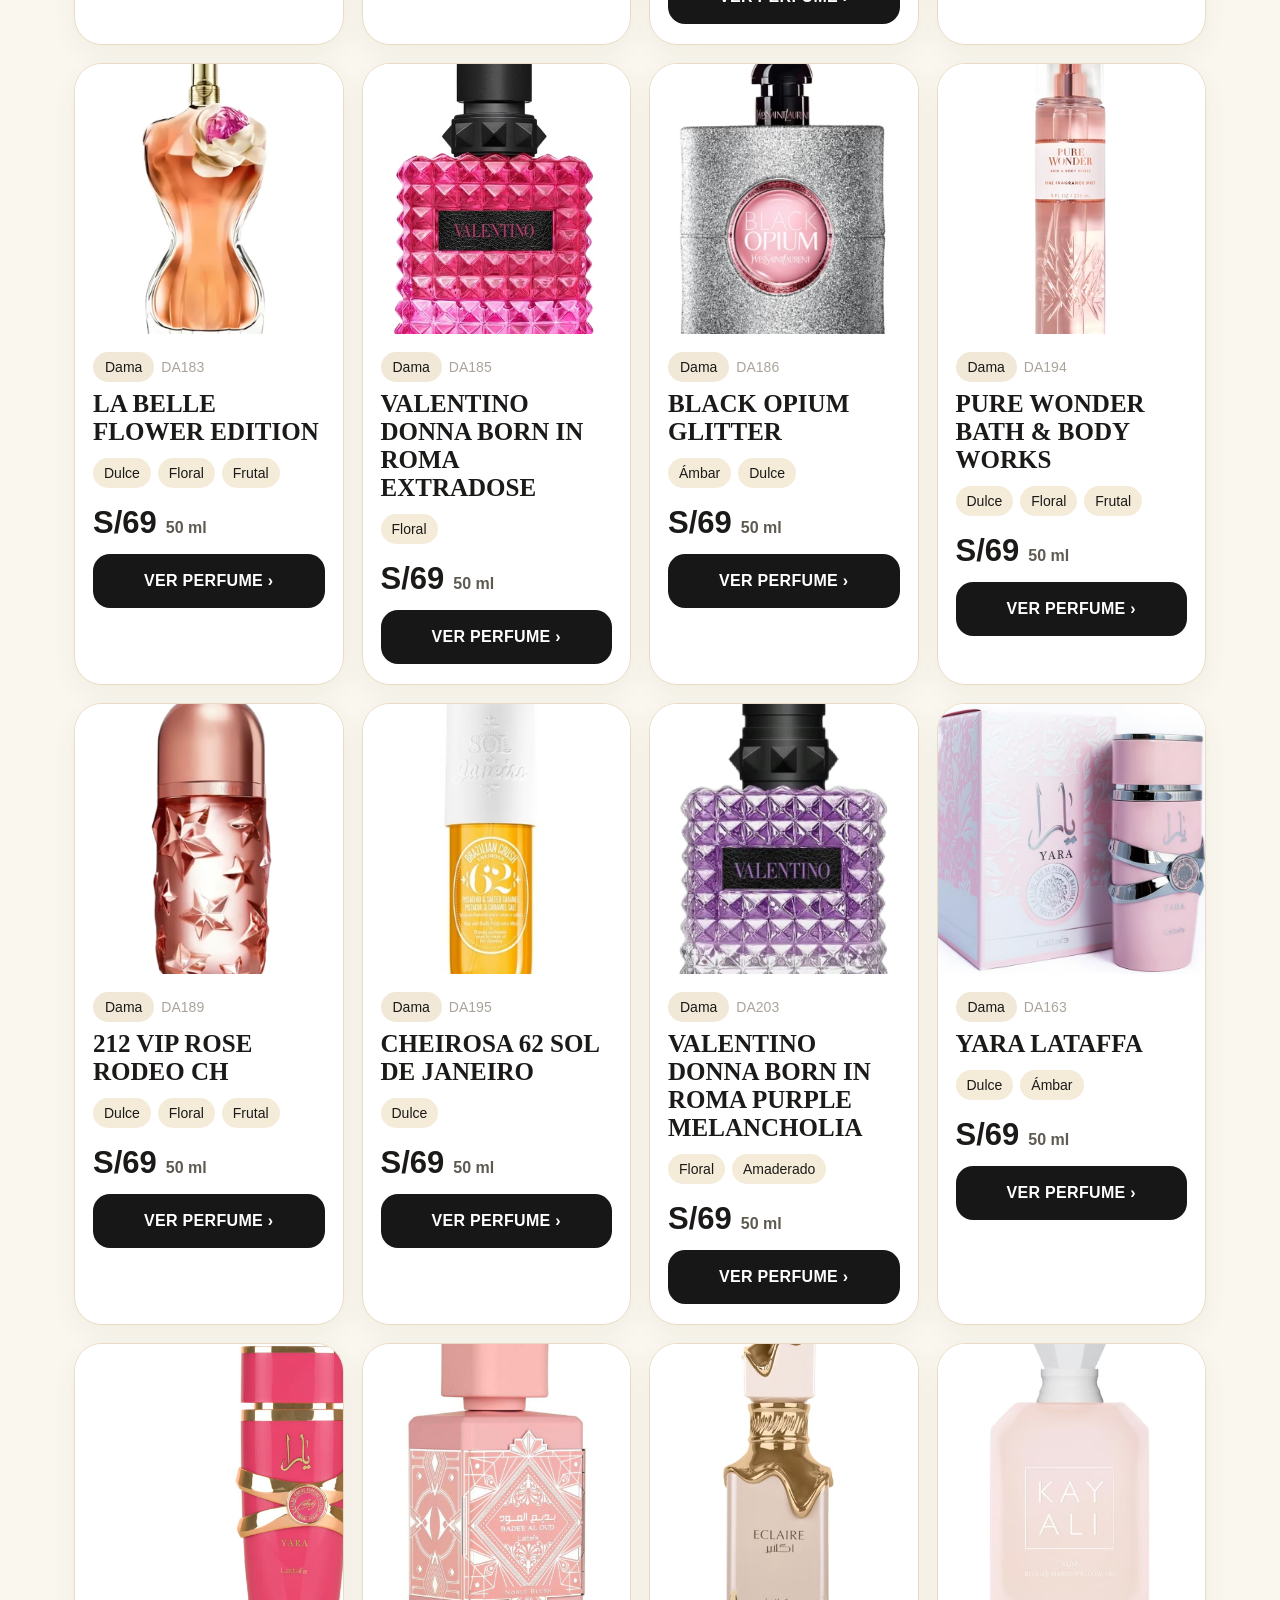
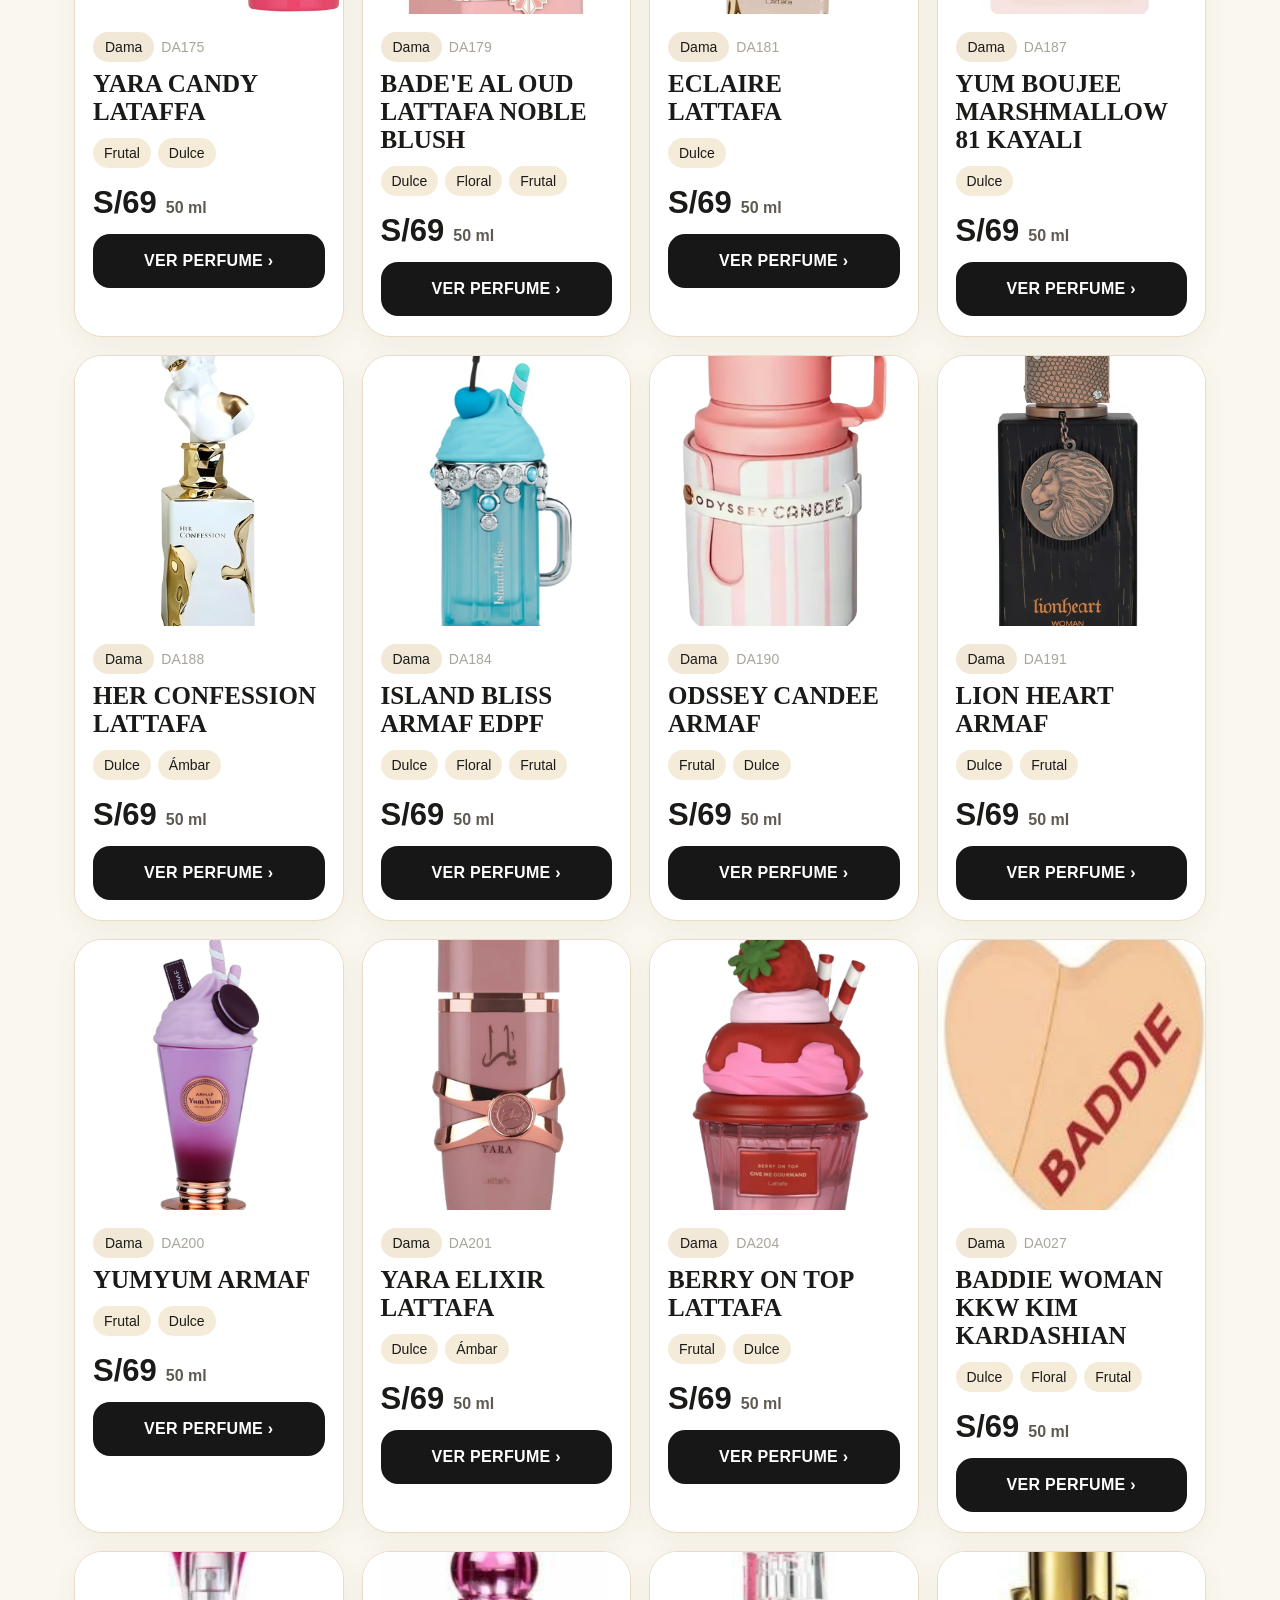
==== commit 4563c102: "Actualisacion de mejoror la busquedad y se agrego para poder filtrar unixes" ====
--- a/index.html
+++ b/index.html
@@ -5,7 +5,97 @@
 <meta name="viewport" content="width=device-width,initial-scale=1,viewport-fit=cover">
 <meta name="theme-color" content="#f7f1e5">
 <title>Catálogo Ensueño | Perfumes Imperiales de Ensueño</title>
-<link rel="stylesheet" href="css/estilos.css">
+<style>
+:root{--gold:#a77b19;--gold-dark:#6f5010;--cream:#faf7ef;--cream2:#f4ecdc;--line:#e8dcc5;--ink:#1b1a18;--muted:#6e6a62;--white:#fff;--wa:#25D366}
+*{box-sizing:border-box}
+html{scroll-behavior:smooth}
+body{margin:0;background:var(--cream);color:var(--ink);font-family:Arial,Helvetica,sans-serif}
+a{color:inherit}
+.site-header{background:rgba(250,247,239,.98);border-bottom:1px solid var(--line);position:sticky;top:0;z-index:30;backdrop-filter:blur(8px)}
+.header-inner{max-width:1180px;margin:auto;min-height:92px;padding:10px 24px;display:flex;align-items:center;justify-content:space-between;gap:20px}
+.brand{display:flex;align-items:center;gap:18px;text-decoration:none;min-width:0}
+.brand img{width:112px;height:68px;object-fit:contain}
+.brand-title{font-family:Georgia,'Times New Roman',serif;font-size:25px;font-weight:700;letter-spacing:.055em;color:#3d3016;white-space:nowrap}
+.nav-link{font-family:Georgia,'Times New Roman',serif;font-size:24px;font-weight:800;color:#3d3016;text-decoration:none;letter-spacing:.04em}
+.menu{display:none;font-size:30px;color:var(--gold-dark)}
+.main{max-width:1180px;margin:auto;padding:26px 24px 80px}
+.section-head{display:flex;align-items:center;justify-content:space-between;margin:0 0 24px;padding-bottom:18px;border-bottom:1px solid var(--line)}
+.section-head h1{font-family:Georgia,'Times New Roman',serif;font-size:32px;letter-spacing:.07em;margin:0;color:#3b2e17}
+.section-head a{font-family:Georgia,serif;font-size:20px;color:#7d5d12;font-weight:700;text-decoration:underline}
+.filters{background:#fff;border:1px solid var(--line);border-radius:26px;padding:18px;margin-bottom:18px;box-shadow:0 8px 24px rgba(104,78,18,.07)}
+.search-row{display:flex;gap:12px;align-items:center;margin-bottom:14px}.search-row{margin-bottom:14px}.search-box{position:relative;width:100%;}.search-box input{box-sizing:border-box;width:100%;height:64px;border:1px solid #dfd3bd;border-radius:20px;background:#fff;padding:0 58px 0 54px;font-size:18px;color:#29251f;outline:none;box-shadow:0 5px 18px rgba(82,61,16,.05);transition:border-color .18s,box-shadow .18s,transform .18s}.search-box input::placeholder{color:#9a948a}.search-box input:focus{border-color:#b8954a;box-shadow:0 0 0 4px rgba(167,123,25,.10),0 7px 22px rgba(82,61,16,.07)}.search-icon{position:absolute;left:19px;top:17px;width:30px;height:30px;display:grid;place-items:center;font-size:25px;color:#7b6a49;pointer-events:none}.clear-search{position:absolute;right:11px;top:11px;width:42px;height:42px;border:0;border-radius:50%;background:#f4ecdc;color:#6f5010;font-size:25px;line-height:42px;display:none;cursor:pointer}.clear-search.show{display:block}.filter-grid{display:grid;grid-template-columns:1fr 1fr 1fr;gap:12px}.field{position:relative}.field select{box-sizing:border-box;width:100%;height:58px;border:1px solid #e5dccb;border-radius:18px;background:#fff;padding:0 42px 0 18px;font-size:17px;color:#222;outline:none;transition:border-color .18s,box-shadow .18s,background .18s}.field select:focus{border-color:#b8954a;box-shadow:0 0 0 4px rgba(167,123,25,.10);background:#fffdf9}.filter-label{display:block;font-size:12px;font-weight:700;letter-spacing:.08em;text-transform:uppercase;color:#8a7651;margin:0 0 6px 4px}.search-hint{margin:-6px 4px 12px;color:#9a9287;font-size:12px}.search-hint strong{color:#7d5d12}.quick-filters{display:flex;gap:8px;flex-wrap:wrap;margin:2px 0 14px}.quick-btn{border:1px solid #e5dccb;background:#faf7ef;color:#4f4637;border-radius:999px;padding:10px 17px;font-size:15px;cursor:pointer;transition:.18s}.quick-btn:hover{border-color:#b8954a}.quick-btn.active{background:#3d3016;color:#fff;border-color:#3d3016}.filter-actions{display:flex;align-items:center;justify-content:space-between;gap:12px;margin-top:14px}.active-filters{display:flex;gap:7px;flex-wrap:wrap;min-height:28px}.active-chip{background:#f4ecdc;border:1px solid #e7dac0;border-radius:999px;padding:6px 10px;font-size:13px;color:#55472f}.clear-filters{border:0;background:transparent;color:#7d5d12;font-weight:700;font-size:14px;cursor:pointer;padding:8px 2px;white-space:nowrap}.count{margin:0 2px 18px;color:#756d60;font-size:14px}.count strong{color:#3b2e17}
+@media(max-width:700px){.search-box input{height:62px;font-size:17px}.filter-grid{grid-template-columns:1fr;gap:10px}.quick-btn{flex:1 1 auto;text-align:center}}
+.grid{display:grid;grid-template-columns:repeat(4,1fr);gap:18px}
+.card{background:#fff;border:1px solid var(--line);border-radius:28px;overflow:hidden;box-shadow:0 8px 26px rgba(82,61,16,.06);transition:transform .18s ease,box-shadow .18s ease}
+.card:hover{transform:translateY(-3px);box-shadow:0 14px 34px rgba(82,61,16,.10)}
+.bottle{height:270px;background:#fff;display:flex;align-items:center;justify-content:center;overflow:hidden;padding:8px}.bottle img{width:auto;height:98%;max-width:94%;object-fit:contain;display:block;transform:scale(1.30)}
+.bottle svg{width:100%;height:100%;display:block}
+.body{padding:18px 18px 20px}
+.meta{display:flex;align-items:center;gap:7px;margin-bottom:8px}
+.gender{display:inline-flex;background:#f1e8d8;border-radius:999px;padding:7px 12px;font-size:14px}
+.code{font-size:14px;color:#aaa49b}
+.card h2{font-family:Georgia,'Times New Roman',serif;font-size:25px;line-height:1.12;margin:7px 0 12px}
+.tags{display:flex;flex-wrap:wrap;gap:7px;margin-bottom:13px}
+.tag{background:#f4ecd9;border-radius:999px;padding:7px 11px;font-size:14px}
+.notes{display:none}
+.family{display:inline-block;margin:0 0 13px;padding:7px 11px;background:#f4ecd9;border-radius:999px;font-size:14px;color:#2a2824}.family b{font-weight:400}
+.price-main{display:flex;align-items:baseline;gap:9px;margin:17px 0 13px}
+.price-main strong{font-size:31px}
+.price-main span{font-size:16px;font-weight:700;color:#5f5a52}
+.view-btn{width:100%;height:54px;border:0;border-radius:17px;background:#171717;color:#fff;font-size:16px;font-weight:800;cursor:pointer;letter-spacing:.02em}
+.view-btn:hover{background:#2b2b2b}
+.count{font-size:14px;color:#81796b;margin:0 0 12px}
+.empty{grid-column:1/-1;text-align:center;padding:60px 20px;color:#777;background:#fff;border:1px solid var(--line);border-radius:24px}
+.fab{position:fixed;right:20px;bottom:20px;background:var(--wa);color:#fff;border-radius:999px;padding:15px 22px;text-decoration:none;font-weight:800;font-size:17px;box-shadow:0 10px 28px rgba(0,0,0,.18);z-index:40}
+.modal-back{position:fixed;inset:0;background:rgba(0,0,0,.52);display:none;align-items:flex-end;justify-content:center;z-index:100}
+.modal-back.show{display:flex}
+.modal{width:min(720px,100%);max-height:88vh;overflow:auto;background:#fff;border-radius:30px 30px 0 0;padding:28px 24px 34px;position:relative}
+.close{position:absolute;right:18px;top:16px;border:0;background:#f0f0f0;border-radius:50%;width:44px;height:44px;font-size:24px;cursor:pointer}
+.modal .meta{margin-right:50px}
+.modal h2{font-family:Georgia,serif;font-size:31px;margin:20px 0 12px}
+.modal p{font-size:17px;line-height:1.55;color:#555}
+.modal-tags{display:flex;flex-wrap:wrap;gap:8px;margin:14px 0 24px}
+.presentation{border-top:1px solid #eee4d4;display:grid;grid-template-columns:1fr auto auto;gap:12px;align-items:center;padding:17px 0;font-size:17px}
+.presentation b{font-size:21px}
+.order-btn{border:0;border-radius:14px;background:#d9d9d9;color:#222;padding:12px 16px;font-size:15px;font-weight:800;cursor:pointer;white-space:nowrap}
+.order-btn:hover{background:#c8c8c8}
+.modal-note{font-size:13px;color:#888;margin-top:14px}
+footer{background:#17130b;color:#eee1b9;text-align:center;padding:32px 20px}
+footer img{width:170px;max-height:100px;object-fit:contain;background:#fff;border-radius:12px;padding:5px}
+@media(max-width:1000px){.grid{grid-template-columns:repeat(2,1fr)}.filters{grid-template-columns:1fr 1fr}.brand-title{font-size:20px}.nav-link{font-size:20px}}
+@media(max-width:620px){
+  .header-inner{min-height:78px;padding:8px 18px}
+  .brand{gap:10px}
+  .brand img{width:86px;height:54px}
+  .brand-title{font-size:15px;white-space:normal;line-height:1.1}
+  .nav-link{font-size:17px}
+  .menu{display:block}
+  .main{padding:20px 16px 90px}
+  .section-head h1{font-size:25px}
+  .section-head a{font-size:16px}
+  .filters{border-radius:24px;padding:12px}.search-row{margin-bottom:10px}.filter-grid{grid-template-columns:1fr 1fr;gap:10px}.field input,.field select{height:54px;font-size:15px}.field input{padding-left:44px}.search-icon{left:14px;top:14px}.clear-search{top:7px}.quick-filters{margin-bottom:10px}.quick-btn{padding:8px 12px;font-size:13px}.filter-actions{align-items:flex-end}.active-filters{flex:1}.clear-filters{font-size:13px}
+  .grid{grid-template-columns:1fr 1fr;gap:10px}
+  .bottle{height:160px;padding:10px}.bottle img{height:82%;max-width:72%}
+  .body{padding:13px 12px 15px}
+  .gender{font-size:12px;padding:6px 9px}
+  .code{font-size:12px}
+  .card h2{font-size:20px;min-height:45px}
+  .tag{font-size:12px;padding:6px 8px}
+  .notes{display:none}
+  .price-main{margin:12px 0 10px}
+  .price-main strong{font-size:25px}
+  .price-main span{font-size:13px}
+  .view-btn{height:48px;border-radius:15px;font-size:14px}
+  .fab{right:14px;bottom:14px;padding:13px 18px;font-size:15px}
+}
+
+.modal-description{font-size:16px;line-height:1.45;color:#6b675f;margin:0 0 14px;max-width:620px}
+.modal-tags{display:flex;flex-wrap:wrap;gap:10px;margin:4px 0 10px}
+.modal-tags .tag{background:#f5eddd;color:#2f2a24;border:1px solid #eadfc9;border-radius:999px;padding:8px 14px;font-size:14px}
+.family-line{font-size:13px;color:#9b907f;margin:0 0 22px;font-weight:600}
+
+@media(max-width:480px){.filter-grid{grid-template-columns:1fr}.search-row{display:block}.search-box{width:100%}.quick-btn{flex:1;min-width:0}.filter-actions{align-items:flex-start}.clear-filters{padding-top:6px}}
+</style>
 </head>
 <body>
 <header class="site-header">
@@ -26,13 +116,30 @@
   </div>
 
   <div class="filters">
-    <div class="field">
-      <span class="search-icon">⌕</span>
-      <input id="search" placeholder="Buscar perfume..." oninput="render()">
+    <div class="search-row">
+      <div class="search-box">
+        <span class="search-icon">⌕</span>
+        <input id="search" autocomplete="off" placeholder="Buscar perfume, código, estilo o familia..." oninput="render()">
+        <button class="clear-search" id="clearSearch" type="button" aria-label="Limpiar búsqueda" onclick="clearSearch()">×</button>
+      </div>
     </div>
-    <div class="field"><select id="gender" onchange="render()"><option value="">Todos</option><option>Dama</option><option>Caballero</option><option>Unisex</option></select></div>
-    <div class="field"><select id="profile" onchange="render()"><option value="">Todos los estilos</option></select></div><div class="field"><select id="family" onchange="render()"><option value="">Todas las familias</option></select></div>
-    <div class="field"><select id="occasion" onchange="render()"><option value="">Todas las ocasiones</option></select></div>
+    <div class="search-hint">Busca por nombre, código o aroma · por ejemplo: <strong>Yara</strong>, <strong>DA065</strong>, <strong>dulce</strong> o <strong>floral</strong>.</div>
+    <div class="quick-filters" id="quickFilters">
+      <button class="quick-btn active" type="button" data-gender="" onclick="setGender('')">Todos</button>
+      <button class="quick-btn" type="button" data-gender="Dama" onclick="setGender('Dama')">Dama</button>
+      <button class="quick-btn" type="button" data-gender="Caballero" onclick="setGender('Caballero')">Caballero</button>
+      <button class="quick-btn" type="button" data-gender="Unisex" onclick="setGender('Unisex')">Unisex</button>
+    </div>
+    <select id="gender" style="display:none"><option value="">Todos</option><option>Dama</option><option>Caballero</option><option>Unisex</option></select>
+    <div class="filter-grid">
+      <div class="field"><label class="filter-label" for="profile">Estilo</label><select id="profile" onchange="render()"><option value="">Todos los estilos</option></select></div>
+      <div class="field"><label class="filter-label" for="family">Familia olfativa</label><select id="family" onchange="render()"><option value="">Todas las familias</option></select></div>
+      <div class="field"><label class="filter-label" for="occasion">Ocasión</label><select id="occasion" onchange="render()"><option value="">Todas las ocasiones</option></select></div>
+    </div>
+    <div class="filter-actions">
+      <div class="active-filters" id="activeFilters"></div>
+      <button class="clear-filters" type="button" onclick="clearAllFilters()">Limpiar filtros</button>
+    </div>
   </div>
 
   <p class="count" id="count"></p>
@@ -54,6 +161,189 @@
   <p style="color:#bcae87;font-size:12px">Los nombres de referencia identifican la tendencia olfativa y no implican afiliación con las marcas originales.</p>
 </footer>
 
-<script src="js/catalogo.js"></script>
+<script>
+const WHATSAPP="51976128443";
+const products=[{"id":"DA002","sourceCode":"DD002","name":"212 SEXY WOMAN CAROLINA HERRERA","gender":"Dama","category":"Perfumería Fina","profiles":["Dulce","Floral","Ámbar"],"occasion":["Día","Reunión"],"prices":{"30":49,"50":69,"100":99},"notes":"212 SEXY WOMAN CAROLINA HERRERA","image":"[data-uri]","family":"Oriental Floral","description":"Dulce, floral y cálido. Tiene un carácter envolvente y femenino, ideal para destacar."},{"id":"DA003","sourceCode":"DD003","name":"360º WOMAN PERRY ELLIS","gender":"Dama","category":"Perfumería Fina","profiles":["Dulce","Floral","Frutal"],"occasion":["Día","Reunión"],"prices":{"30":49,"50":69,"100":99},"notes":"360º WOMAN PERRY ELLIS","image":"[data-uri]","family":"Floral Frutal","description":"Frutal, floral y femenino, con un toque dulce y alegre. Ideal para el día y reuniones."},{"id":"DA004","sourceCode":"DD004","name":"212 ON ICE WOMAN CAROLINA HERRERA","gender":"Dama","category":"Perfumería Fina","profiles":["Fresco","Floral","Cítrico"],"occasion":["Día","Reunión"],"prices":{"30":49,"50":69,"100":99},"notes":"212 ON ICE WOMAN CAROLINA HERRERA","image":"[data-uri]","family":"Cítrica Floral","description":"Fresco, floral y cítrico, con una sensación limpia y luminosa. Ideal para el día y ocasiones casuales."},{"id":"DA005","sourceCode":"DD005","name":"212 VIP WOMAN CAROLINA HEERERA","gender":"Dama","category":"Perfumería Fina","profiles":["Dulce","Floral","Ámbar"],"occasion":["Día","Reunión"],"prices":{"30":49,"50":69,"100":99},"notes":"212 VIP WOMAN CAROLINA HEERERA","image":"[data-uri]","family":"Oriental Floral","description":"Dulce, floral y cálido. Tiene un carácter envolvente y femenino, ideal para destacar."},{"id":"DA006","sourceCode":"DD006","name":"212 VIP ROSE CAROLINA HERRERA","gender":"Dama","category":"Perfumería Fina","profiles":["Dulce","Floral","Frutal"],"occasion":["Día","Reunión"],"prices":{"30":49,"50":69,"100":99},"notes":"212 VIP ROSE CAROLINA HERRERA","image":"[data-uri]","family":"Floral Frutal","description":"Frutal, floral y femenino, con un toque dulce y alegre. Ideal para el día y reuniones."},{"id":"DA007","sourceCode":"DD007","name":"ACQUA DI GIO WOMAN GIORGIO ARMANI","gender":"Dama","category":"Perfumería Fina","profiles":["Fresco","Floral","Acuático"],"occasion":["Día","Reunión"],"prices":{"30":49,"50":69,"100":99},"notes":"ACQUA DI GIO WOMAN GIORGIO ARMANI","image":"[data-uri]","family":"Acuática Floral","description":"Fresco, acuático y floral, con una sensación limpia y ligera. Ideal para el día y ambientes cálidos."},{"id":"DA008","sourceCode":"DD008","name":"AIRES DEL TIEMPO NINA RICCI","gender":"Dama","category":"Perfumería Fina","profiles":["Floral","Fresco"],"occasion":["Día","Reunión"],"prices":{"30":49,"50":69,"100":99},"notes":"AIRES DEL TIEMPO NINA RICCI","image":"[data-uri]","family":"Floral Aldehídica","description":"Floral, fresco y elegante, con un carácter limpio y clásico. Ideal para el día y ocasiones especiales."},{"id":"DA010","sourceCode":"DD010","name":"AMOR AMOR WOMAN CACHAREL","gender":"Dama","category":"Perfumería Fina","profiles":["Dulce","Floral","Frutal"],"occasion":["Día","Reunión"],"prices":{"30":49,"50":69,"100":99},"notes":"AMOR AMOR WOMAN CACHAREL","image":"[data-uri]","family":"Floral Frutal","description":"Frutal, floral y femenino, con un toque dulce y alegre. Ideal para el día y reuniones."},{"id":"DA011","sourceCode":"DD011","name":"ANAIS ANAIS WOMAN CACHAREL","gender":"Dama","category":"Perfumería Fina","profiles":["Floral"],"occasion":["Día","Reunión"],"prices":{"30":49,"50":69,"100":99},"notes":"ANAIS ANAIS WOMAN CACHAREL","image":"[data-uri]","family":"Floral","description":"Femenino, floral y elegante, con una presencia suave y versátil. Ideal para el día y reuniones."},{"id":"DA012","sourceCode":"DD012","name":"ANGE OU DEMON GIVENCHY","gender":"Dama","category":"Perfumería Fina","profiles":["Dulce","Floral","Ámbar"],"occasion":["Día","Reunión"],"prices":{"30":49,"50":69,"100":99},"notes":"ANGE OU DEMON GIVENCHY","image":"[data-uri]","family":"Oriental Floral","description":"Dulce, floral y cálido. Tiene un carácter envolvente y femenino, ideal para destacar."},{"id":"DA013","sourceCode":"DD013","name":"ANGEL WOMAN THIERRY MUGLER","gender":"Dama","category":"Perfumería Fina","profiles":["Ámbar","Dulce"],"occasion":["Día","Reunión"],"prices":{"30":49,"50":69,"100":99},"notes":"ANGEL WOMAN THIERRY MUGLER","image":"[data-uri]","family":"Oriental Gourmand","description":"Cálido, envolvente y sofisticado, con un carácter intenso y femenino. Ideal para la noche y ocasiones especiales."},{"id":"DA014","sourceCode":"DD014","name":"ANIMALE WOMAN SUSAN LYON","gender":"Dama","category":"Perfumería Fina","profiles":["Dulce","Floral","Ámbar"],"occasion":["Día","Reunión"],"prices":{"30":49,"50":69,"100":99},"notes":"ANIMALE WOMAN SUSAN LYON","image":"[data-uri]","family":"Oriental Floral","description":"Dulce, floral y cálido. Tiene un carácter envolvente y femenino, ideal para destacar."},{"id":"DA015","sourceCode":"DD015","name":"ARMANI CODE GIORGIO ARMANI","gender":"Dama","category":"Perfumería Fina","profiles":["Dulce","Floral","Ámbar"],"occasion":["Día","Reunión"],"prices":{"30":49,"50":69,"100":99},"notes":"ARMANI CODE GIORGIO ARMANI","image":"[data-uri]","family":"Oriental Floral","description":"Dulce, floral y cálido. Tiene un carácter envolvente y femenino, ideal para destacar."},{"id":"DA019","sourceCode":"DD019","name":"BE DEL. WOMEN DKNY","gender":"Dama","category":"Perfumería Fina","profiles":["Dulce","Floral","Frutal"],"occasion":["Día","Reunión"],"prices":{"30":49,"50":69,"100":99},"notes":"BE DEL. WOMEN DKNY","image":"[data-uri]","family":"Frutal Floral","description":"Frutal, floral y femenino, con un toque dulce y alegre. Ideal para el día y reuniones."},{"id":"DA030","sourceCode":"DD030","name":"CAROLINA HERRERA","gender":"Dama","category":"Perfumería Fina","profiles":["Dulce","Floral","Frutal"],"occasion":["Día","Reunión"],"prices":{"30":49,"50":69,"100":99},"notes":"CAROLINA HERRERA","image":"[data-uri]","family":"Floral Frutal","description":"Frutal, floral y femenino, con un toque dulce y alegre. Ideal para el día y reuniones."},{"id":"DA031","sourceCode":"DD031","name":"CH CAROLINA HERRERA","gender":"Dama","category":"Perfumería Fina","profiles":["Dulce","Floral","Ámbar"],"occasion":["Día","Reunión"],"prices":{"30":49,"50":69,"100":99},"notes":"CH CAROLINA HERRERA","image":"[data-uri]","family":"Floral Oriental","description":"Dulce, floral y cálido. Tiene un carácter envolvente y femenino, ideal para destacar."},{"id":"DA032","sourceCode":"DD032","name":"CHAMPAGNE WOMAN ROYAL","gender":"Dama","category":"Perfumería Fina","profiles":["Dulce","Floral","Frutal"],"occasion":["Día","Reunión"],"prices":{"30":49,"50":69,"100":99},"notes":"CHAMPAGNE WOMAN ROYAL","image":"[data-uri]","family":"Floral Frutal","description":"Frutal, floral y femenino, con un toque dulce y alegre. Ideal para el día y reuniones."},{"id":"DA033","sourceCode":"DD033","name":"CHANEL No 5 WOMAN CHANEL","gender":"Dama","category":"Perfumería Fina","profiles":["Floral","Fresco"],"occasion":["Día","Reunión"],"prices":{"30":49,"50":69,"100":99},"notes":"CHANEL No 5 WOMAN CHANEL","image":"[data-uri]","family":"Floral Aldehídica","description":"Floral, fresco y elegante, con un carácter limpio y clásico. Ideal para el día y ocasiones especiales."},{"id":"DA034","sourceCode":"DD034","name":"CHLOE NARCISSE","gender":"Dama","category":"Perfumería Fina","profiles":["Dulce","Floral","Ámbar"],"occasion":["Día","Reunión"],"prices":{"30":49,"50":69,"100":99},"notes":"CHLOE NARCISSE","image":"[data-uri]","family":"Floral Oriental","description":"Dulce, floral y cálido. Tiene un carácter envolvente y femenino, ideal para destacar."},{"id":"DA037","sourceCode":"DD037","name":"CHANCE CHANEL","gender":"Dama","category":"Perfumería Fina","profiles":["Floral","Elegante"],"occasion":["Día","Reunión"],"prices":{"30":49,"50":69,"100":99},"notes":"CHANCE CHANEL","image":"[data-uri]","family":"Chipre Floral","description":"Femenino, floral y elegante, con una presencia suave y versátil. Ideal para el día y reuniones."},{"id":"DA043","sourceCode":"DD043","name":"COOLWATER WOMAN DAVIDOF","gender":"Dama","category":"Perfumería Fina","profiles":["Fresco","Floral","Acuático"],"occasion":["Día","Reunión"],"prices":{"30":49,"50":69,"100":99},"notes":"COOLWATER WOMAN DAVIDOF","image":"[data-uri]